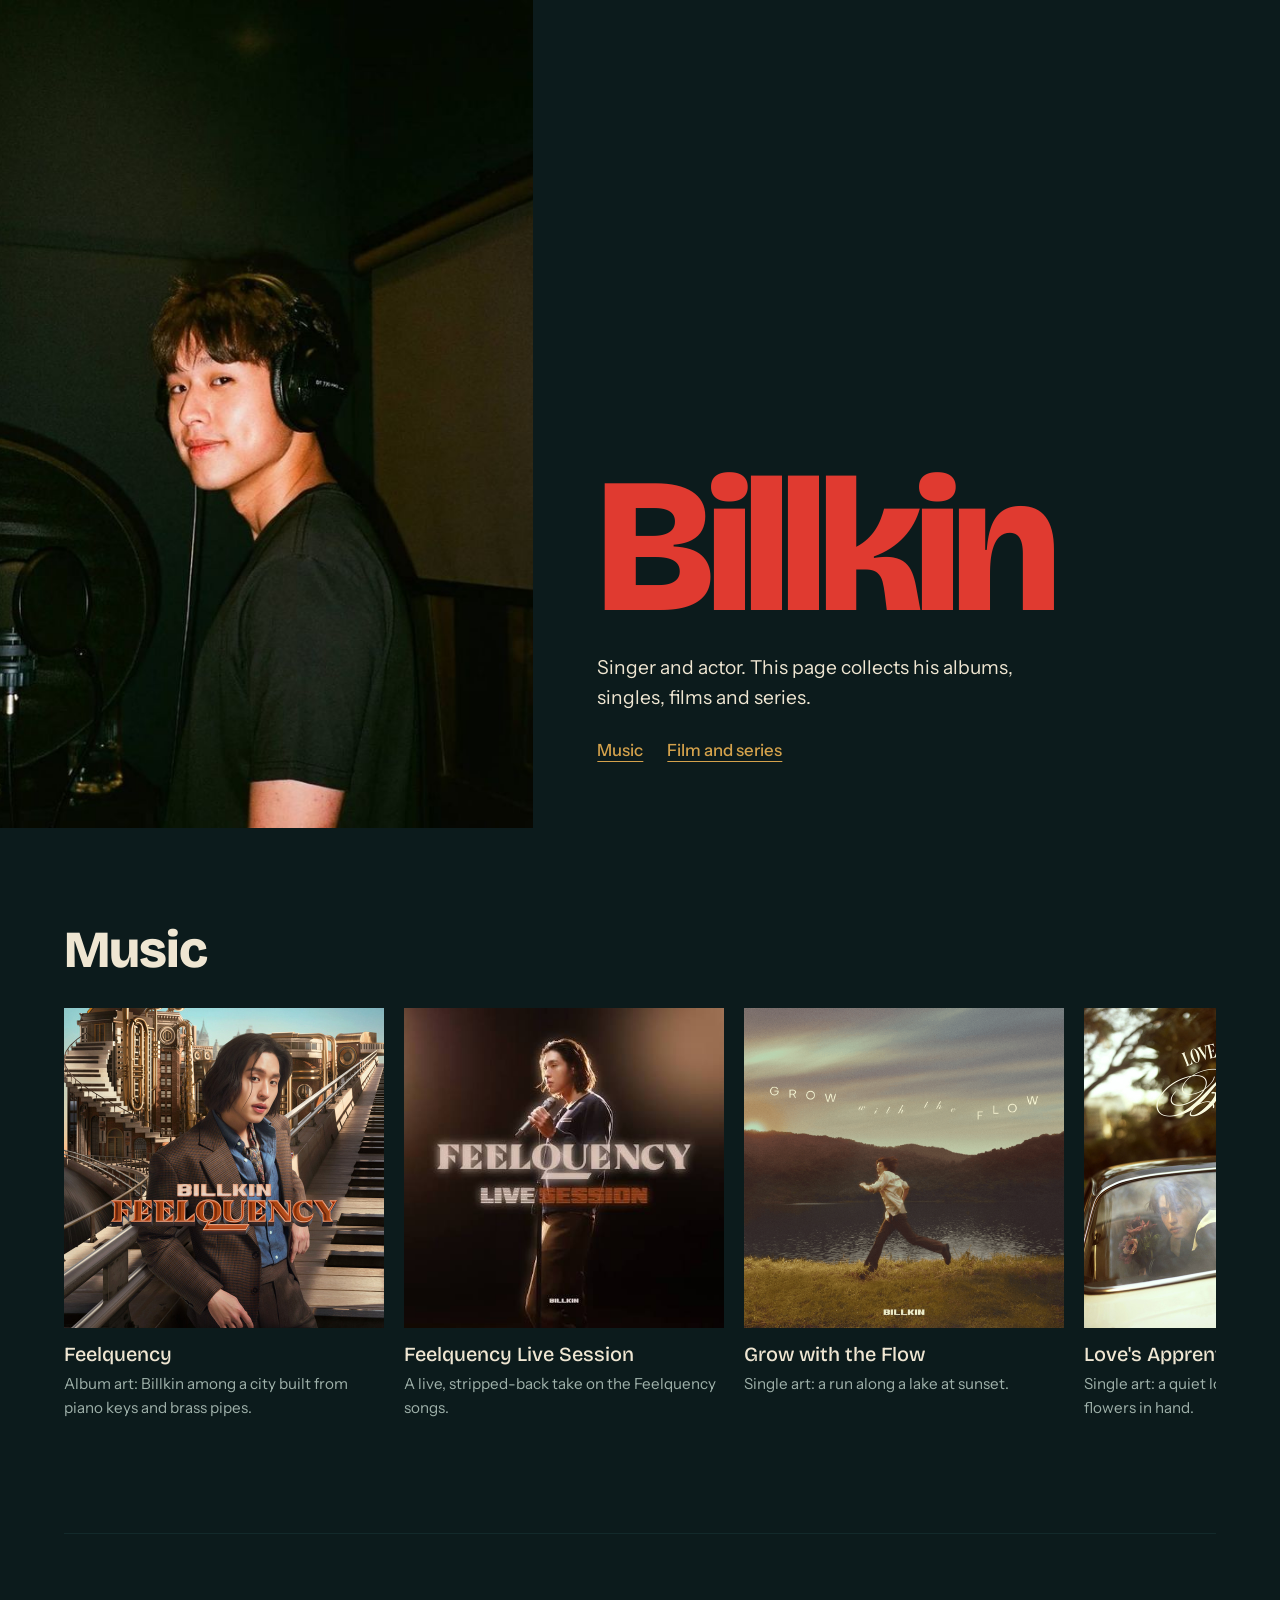
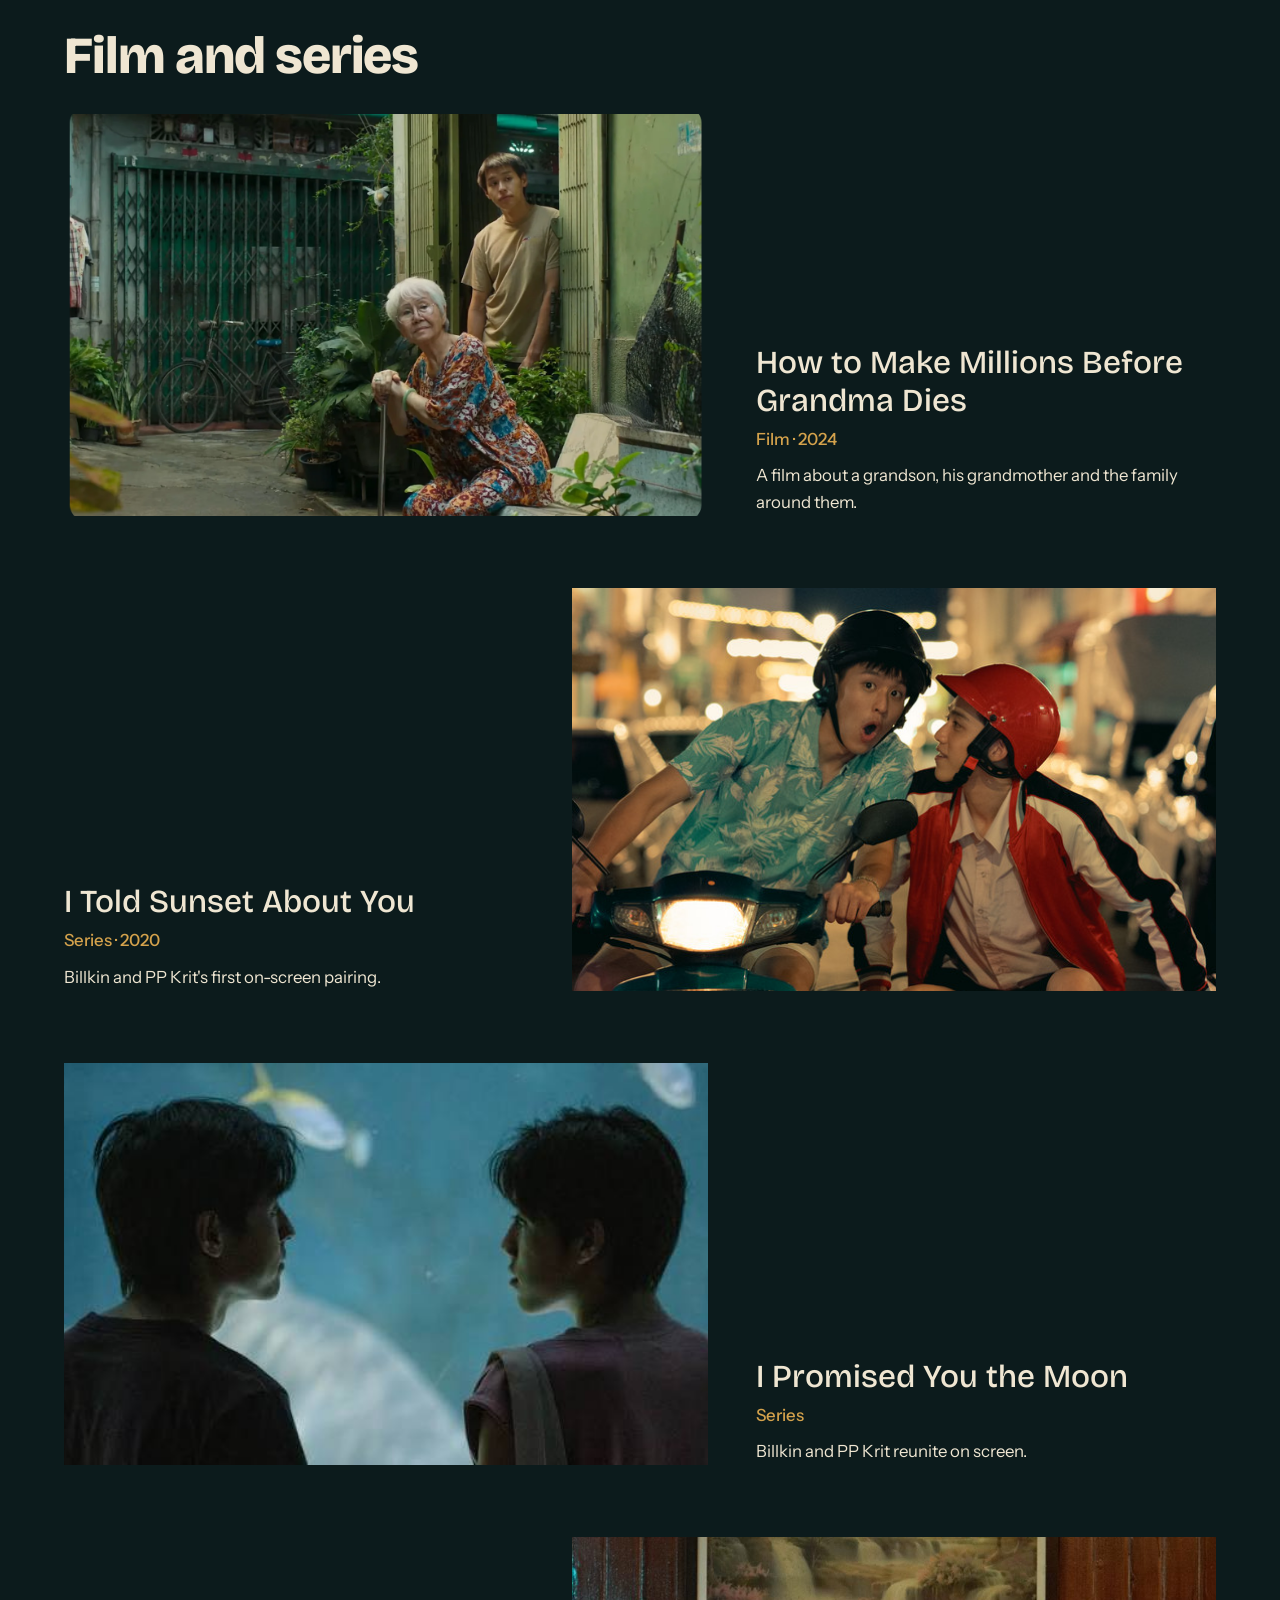
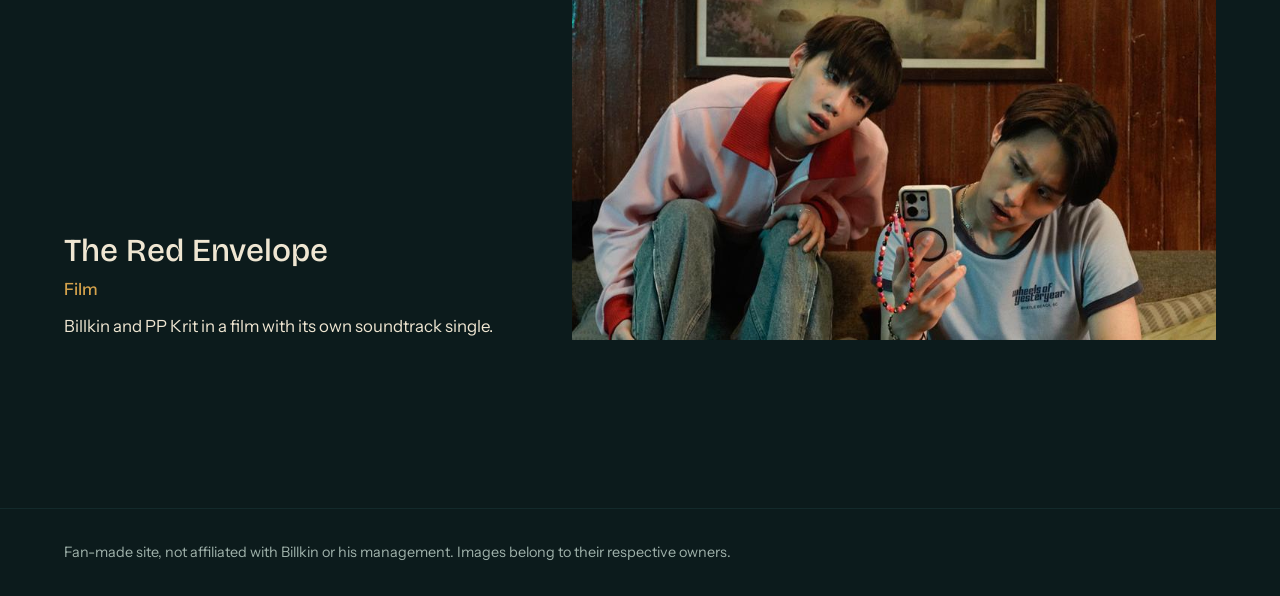
==== billkin-site/docs/index.html @ 448494d9 "Add Billkin fan site" ====
<!doctype html>
<html lang="en">
<head>
<meta charset="utf-8">
<meta name="viewport" content="width=device-width, initial-scale=1">
<title>Billkin: music and screen work</title>
<meta name="description" content="A fan-made guide to Billkin's albums, singles, films and series.">
<link rel="preconnect" href="https://fonts.googleapis.com">
<link rel="preconnect" href="https://fonts.gstatic.com" crossorigin>
<link href="https://fonts.googleapis.com/css2?family=Bricolage+Grotesque:opsz,wght@12..96,500;12..96,800&family=Instrument+Sans:wght@400;500&display=swap" rel="stylesheet">
<link rel="stylesheet" href="style.css">
</head>
<body>
<header class="hero">
  <img src="img/studio.jpg" alt="Billkin wearing headphones in a recording studio">
  <div class="hero-text">
    <h1>Billkin</h1>
    <p>Singer and actor. This page collects his albums, singles, films and series.</p>
    <nav><a href="#music">Music</a><a href="#screen">Film and series</a></nav>
  </div>
</header>
<main>
  <section id="music">
    <h2>Music</h2>
    <div class="records">
<figure class="rec"><img src="img/feelquency.jpeg" alt="Feelquency cover art" loading="lazy"><figcaption><h3>Feelquency</h3><p>Album art: Billkin among a city built from piano keys and brass pipes.</p></figcaption></figure>
<figure class="rec"><img src="img/feelquency-live.jpeg" alt="Feelquency Live Session cover art" loading="lazy"><figcaption><h3>Feelquency Live Session</h3><p>A live, stripped-back take on the Feelquency songs.</p></figcaption></figure>
<figure class="rec"><img src="img/grow-with-the-flow.jpeg" alt="Grow with the Flow cover art" loading="lazy"><figcaption><h3>Grow with the Flow</h3><p>Single art: a run along a lake at sunset.</p></figcaption></figure>
<figure class="rec"><img src="img/loves-apprentice.jpeg" alt="Love&#x27;s Apprentice cover art" loading="lazy"><figcaption><h3>Love&#x27;s Apprentice</h3><p>Single art: a quiet look through a car window, flowers in hand.</p></figcaption></figure>
<figure class="rec"><img src="img/red-envelope-ost.jpeg" alt="The Red Envelope (OST) cover art" loading="lazy"><figcaption><h3>The Red Envelope (OST)</h3><p>Soundtrack single with PP Krit for the film The Red Envelope.</p></figcaption></figure>
    </div>
  </section>
  <section id="screen">
    <h2>Film and series</h2>
<article class="work"><img src="img/grandma.png" alt="Still from How to Make Millions Before Grandma Dies" loading="lazy"><div><h3>How to Make Millions Before Grandma Dies</h3><p class='meta'>Film · 2024</p><p>A film about a grandson, his grandmother and the family around them.</p></div></article>
<article class="work"><img src="img/i-told-sunset.jpeg" alt="Still from I Told Sunset About You" loading="lazy"><div><h3>I Told Sunset About You</h3><p class='meta'>Series · 2020</p><p>Billkin and PP Krit&#x27;s first on-screen pairing.</p></div></article>
<article class="work"><img src="img/i-promised-you.jpeg" alt="Still from I Promised You the Moon" loading="lazy"><div><h3>I Promised You the Moon</h3><p class='meta'>Series</p><p>Billkin and PP Krit reunite on screen.</p></div></article>
<article class="work"><img src="img/red-envelope.jpg" alt="Still from The Red Envelope" loading="lazy"><div><h3>The Red Envelope</h3><p class='meta'>Film</p><p>Billkin and PP Krit in a film with its own soundtrack single.</p></div></article>
  </section>
</main>
<footer>
  <p>Fan-made site, not affiliated with Billkin or his management. Images belong to their respective owners.</p>
</footer>
</body>
</html>
---- billkin-site/docs/style.css ----
:root{
  --night:#0c1b1c; --deep:#132a2b; --brass:#d4a24c; --red:#e03a30; --paper:#efe6d2; --mute:#9fb1aa;
  --display:"Bricolage Grotesque","Helvetica Neue",Arial,sans-serif;
  --body:"Instrument Sans","Helvetica Neue",Arial,sans-serif;
}
*{box-sizing:border-box}
html{scroll-behavior:smooth}
body{margin:0;background:var(--night);color:var(--paper);font:400 1.05rem/1.6 var(--body)}
img{display:block;max-width:100%}
a{color:inherit}
a:focus-visible{outline:3px solid var(--brass);outline-offset:3px}

.hero{display:grid;grid-template-columns:minmax(260px,5fr) 7fr;min-height:92vh}
.hero img{width:100%;height:100%;object-fit:cover;object-position:60% 30%}
.hero-text{align-self:end;padding:clamp(1.5rem,5vw,4rem)}
h1{font:800 clamp(4.5rem,15vw,12rem)/.85 var(--display);margin:0 0 1.5rem;letter-spacing:-.04em;color:var(--red)}
.hero-text p{max-width:32ch;font-size:1.2rem;margin:0 0 1.5rem}
nav{display:flex;gap:1.5rem}
nav a{font-weight:500;color:var(--brass);text-underline-offset:.3em}

main{padding:0 clamp(1.25rem,5vw,4rem)}
section{padding:clamp(3rem,8vw,6rem) 0}
h2{font:800 clamp(2rem,5vw,3.25rem)/1 var(--display);margin:0 0 2rem;letter-spacing:-.02em}
h3{font:500 1.25rem/1.2 var(--display);margin:0 0 .35rem}
p{margin:0}

.records{display:flex;gap:1.25rem;overflow-x:auto;padding-bottom:1rem;scroll-snap-type:x mandatory}
.rec{flex:0 0 clamp(220px,28vw,320px);margin:0;scroll-snap-align:start}
.rec img{width:100%;aspect-ratio:1;object-fit:cover;margin-bottom:.9rem}
.rec p{color:var(--mute);font-size:.95rem}

#screen{border-top:1px solid var(--deep)}
.work{display:grid;grid-template-columns:7fr 5fr;gap:clamp(1.25rem,4vw,3rem);align-items:end;margin-bottom:clamp(2.5rem,6vw,4.5rem)}
.work:nth-of-type(even){grid-template-columns:5fr 7fr}
.work:nth-of-type(even) img{order:2}
.work img{width:100%;aspect-ratio:16/10;object-fit:cover}
.work h3{font-size:clamp(1.4rem,3vw,2rem)}
.meta{color:var(--brass);font-weight:500;margin-bottom:.6rem}

footer{padding:2rem clamp(1.25rem,5vw,4rem);border-top:1px solid var(--deep);color:var(--mute);font-size:.9rem}

@media (max-width:760px){
  .hero{grid-template-columns:1fr;min-height:0}
  .hero img{height:60vh}
  .work,.work:nth-of-type(even){grid-template-columns:1fr}
  .work:nth-of-type(even) img{order:0}
}
@media (prefers-reduced-motion:reduce){html{scroll-behavior:auto}}
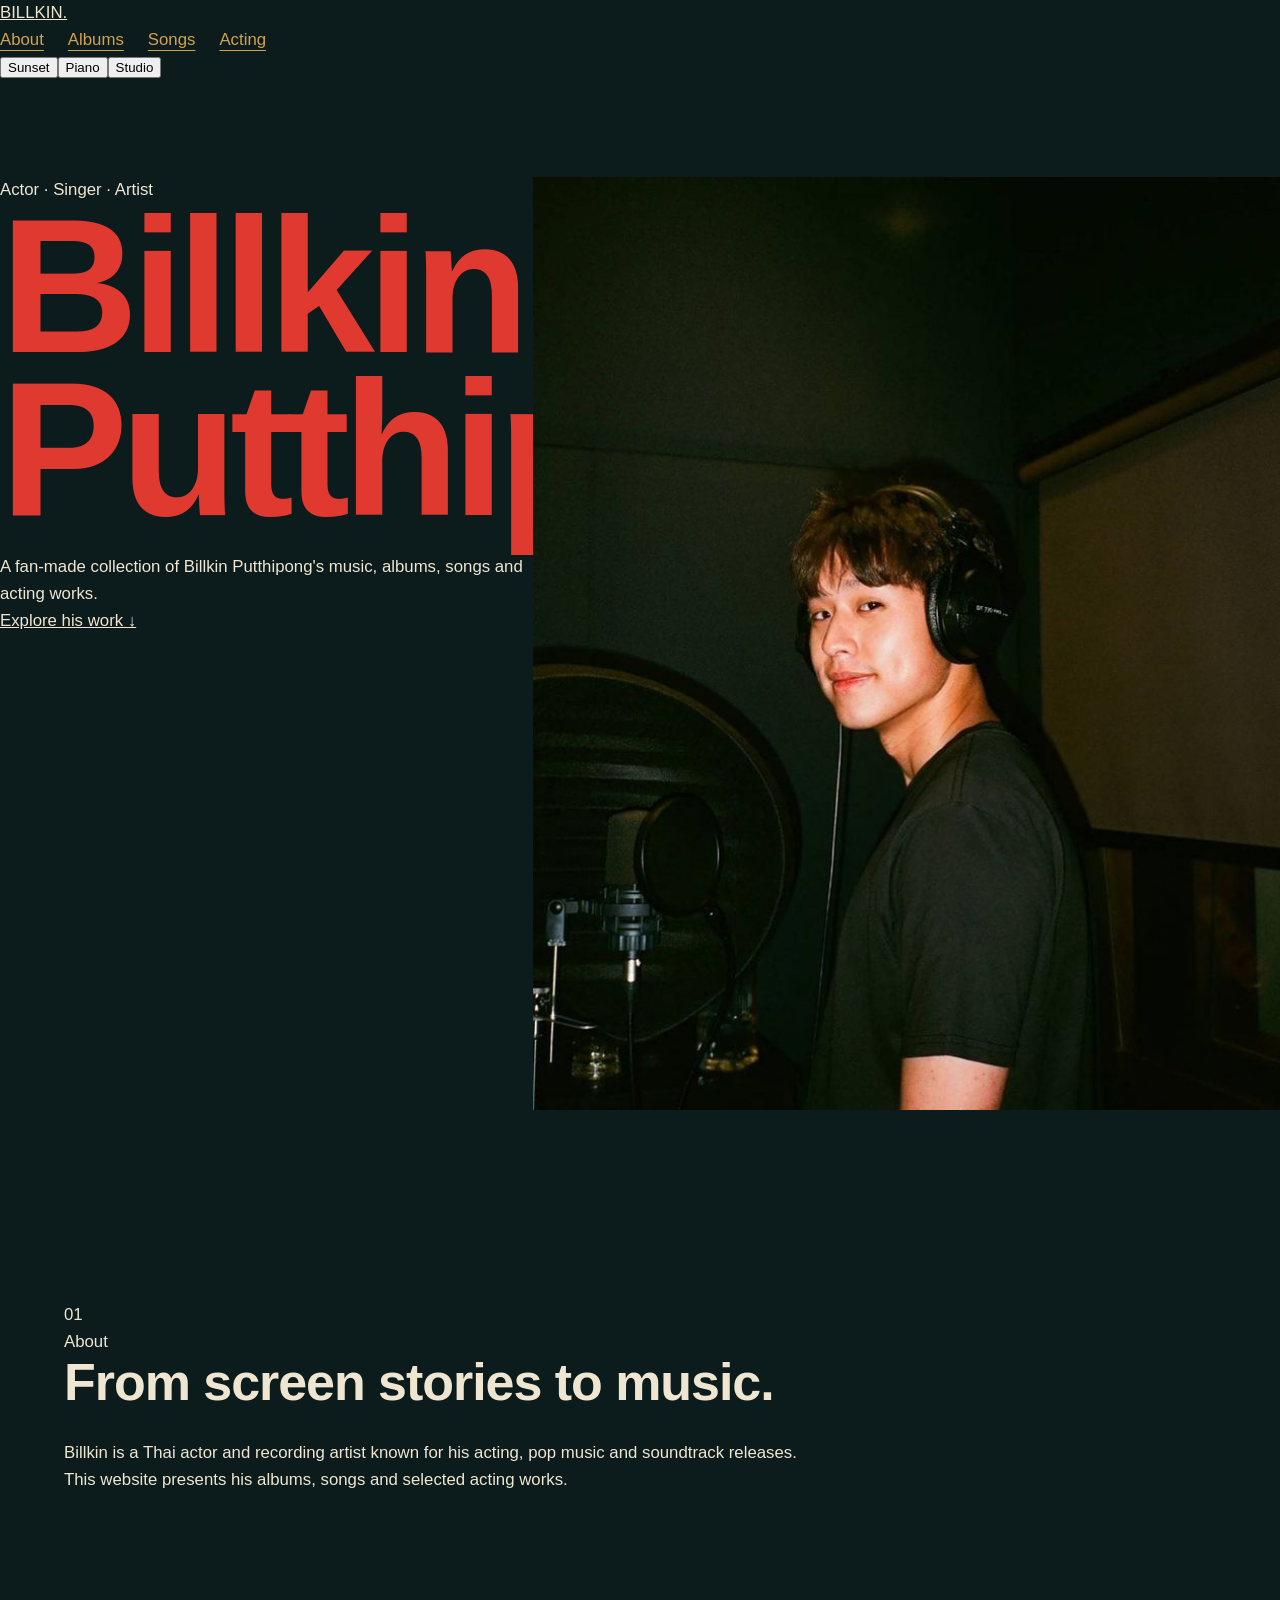
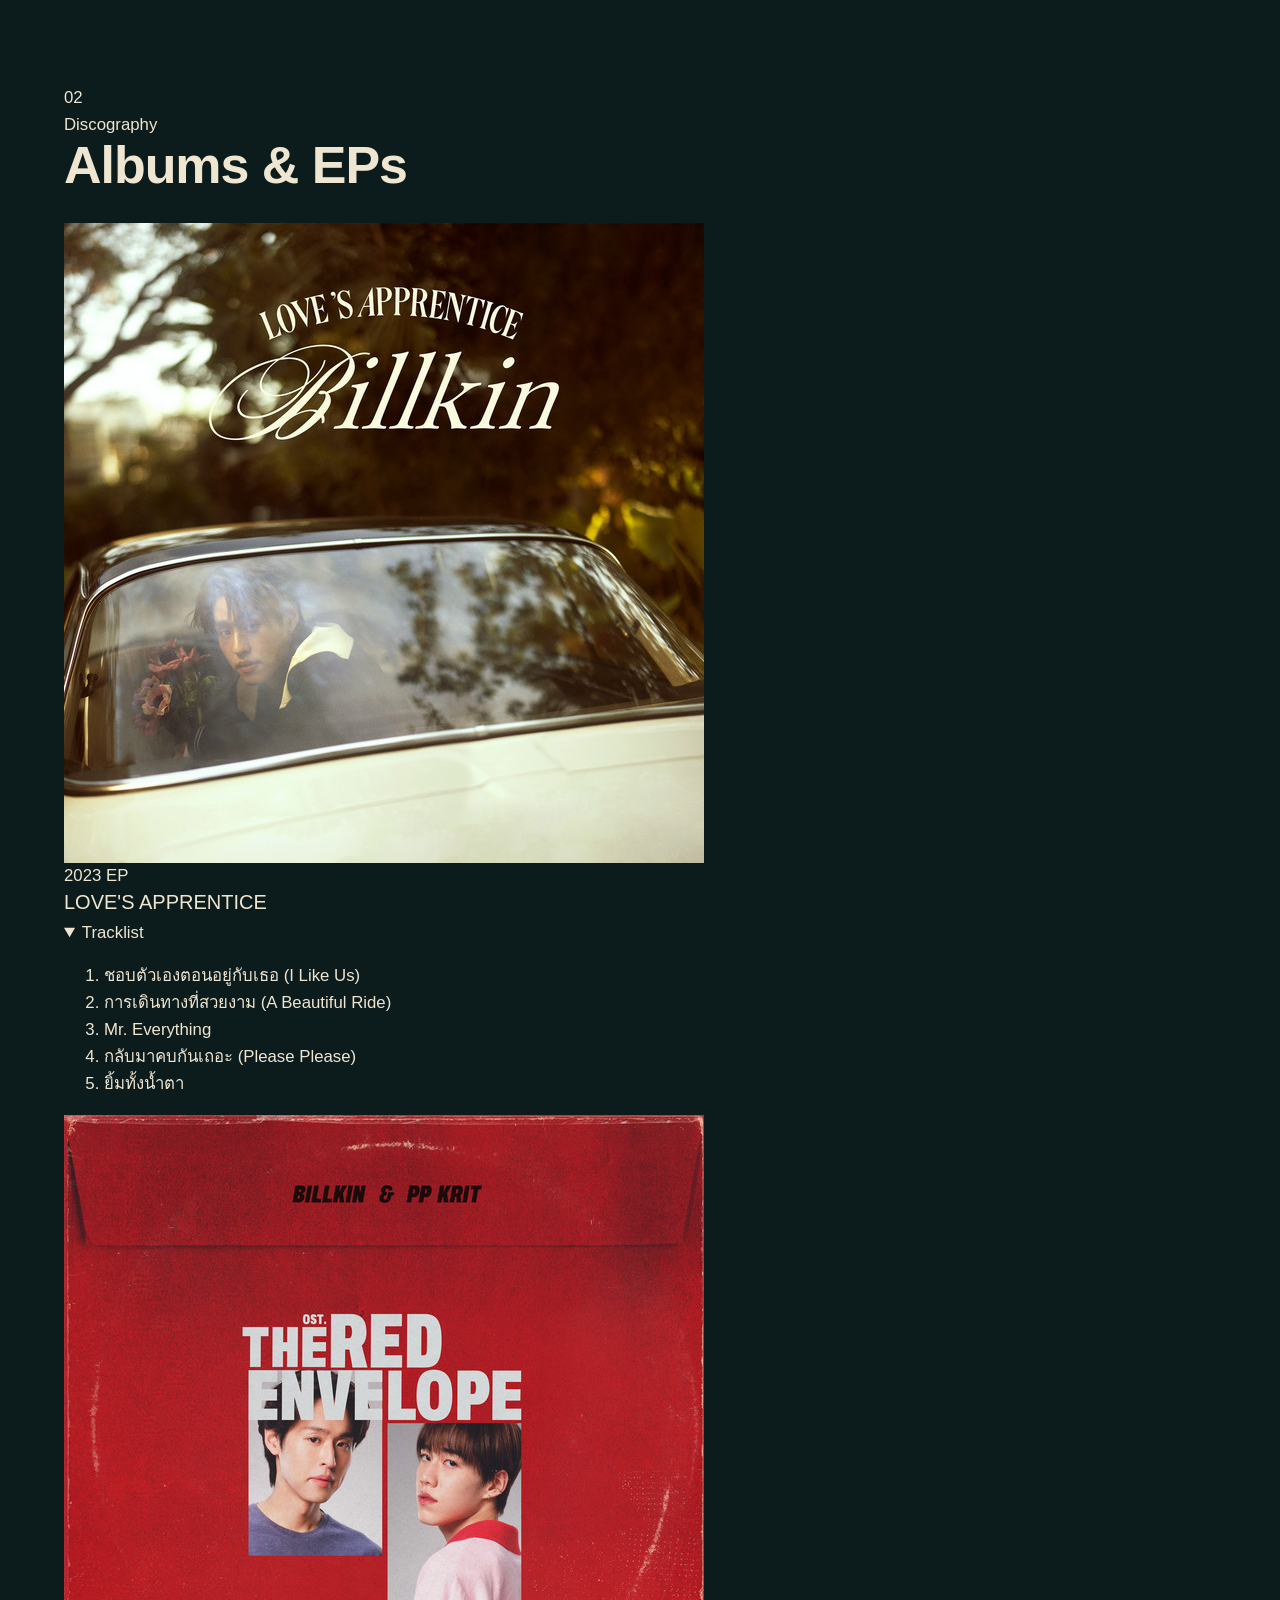
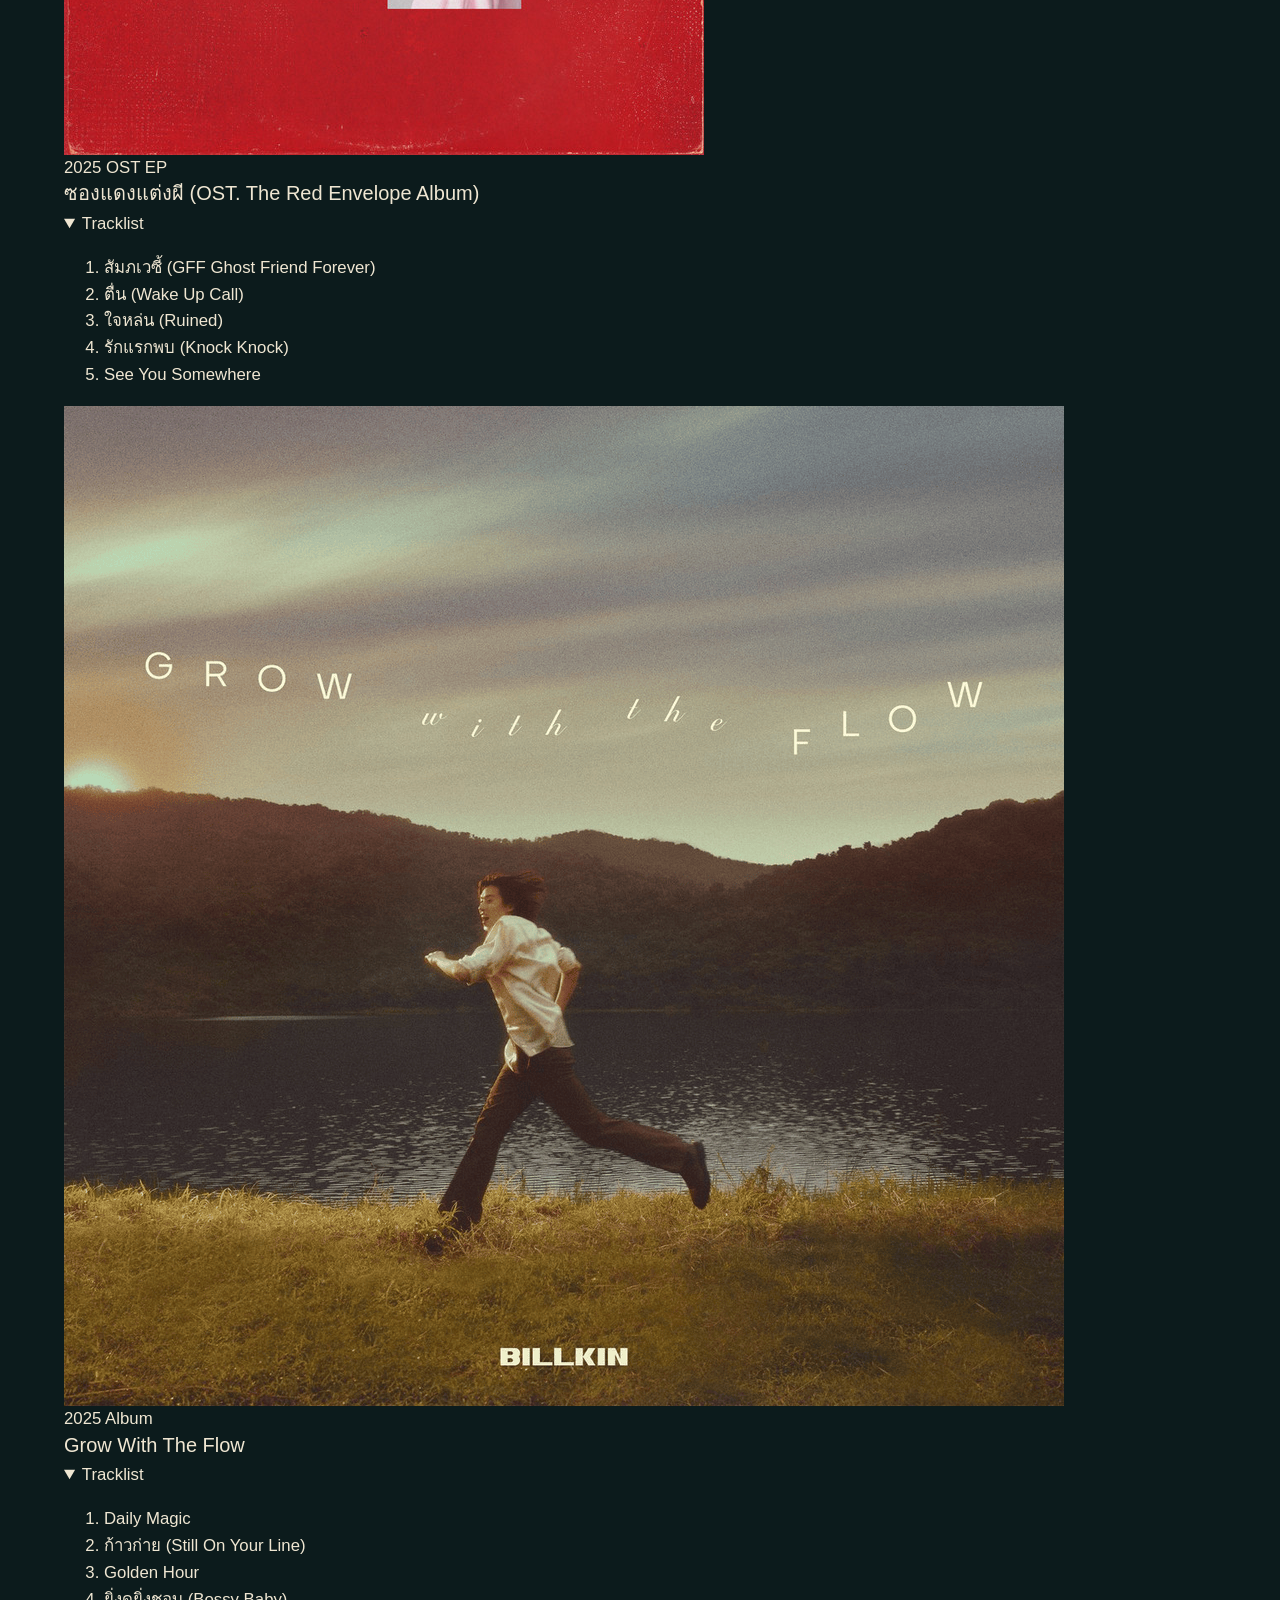
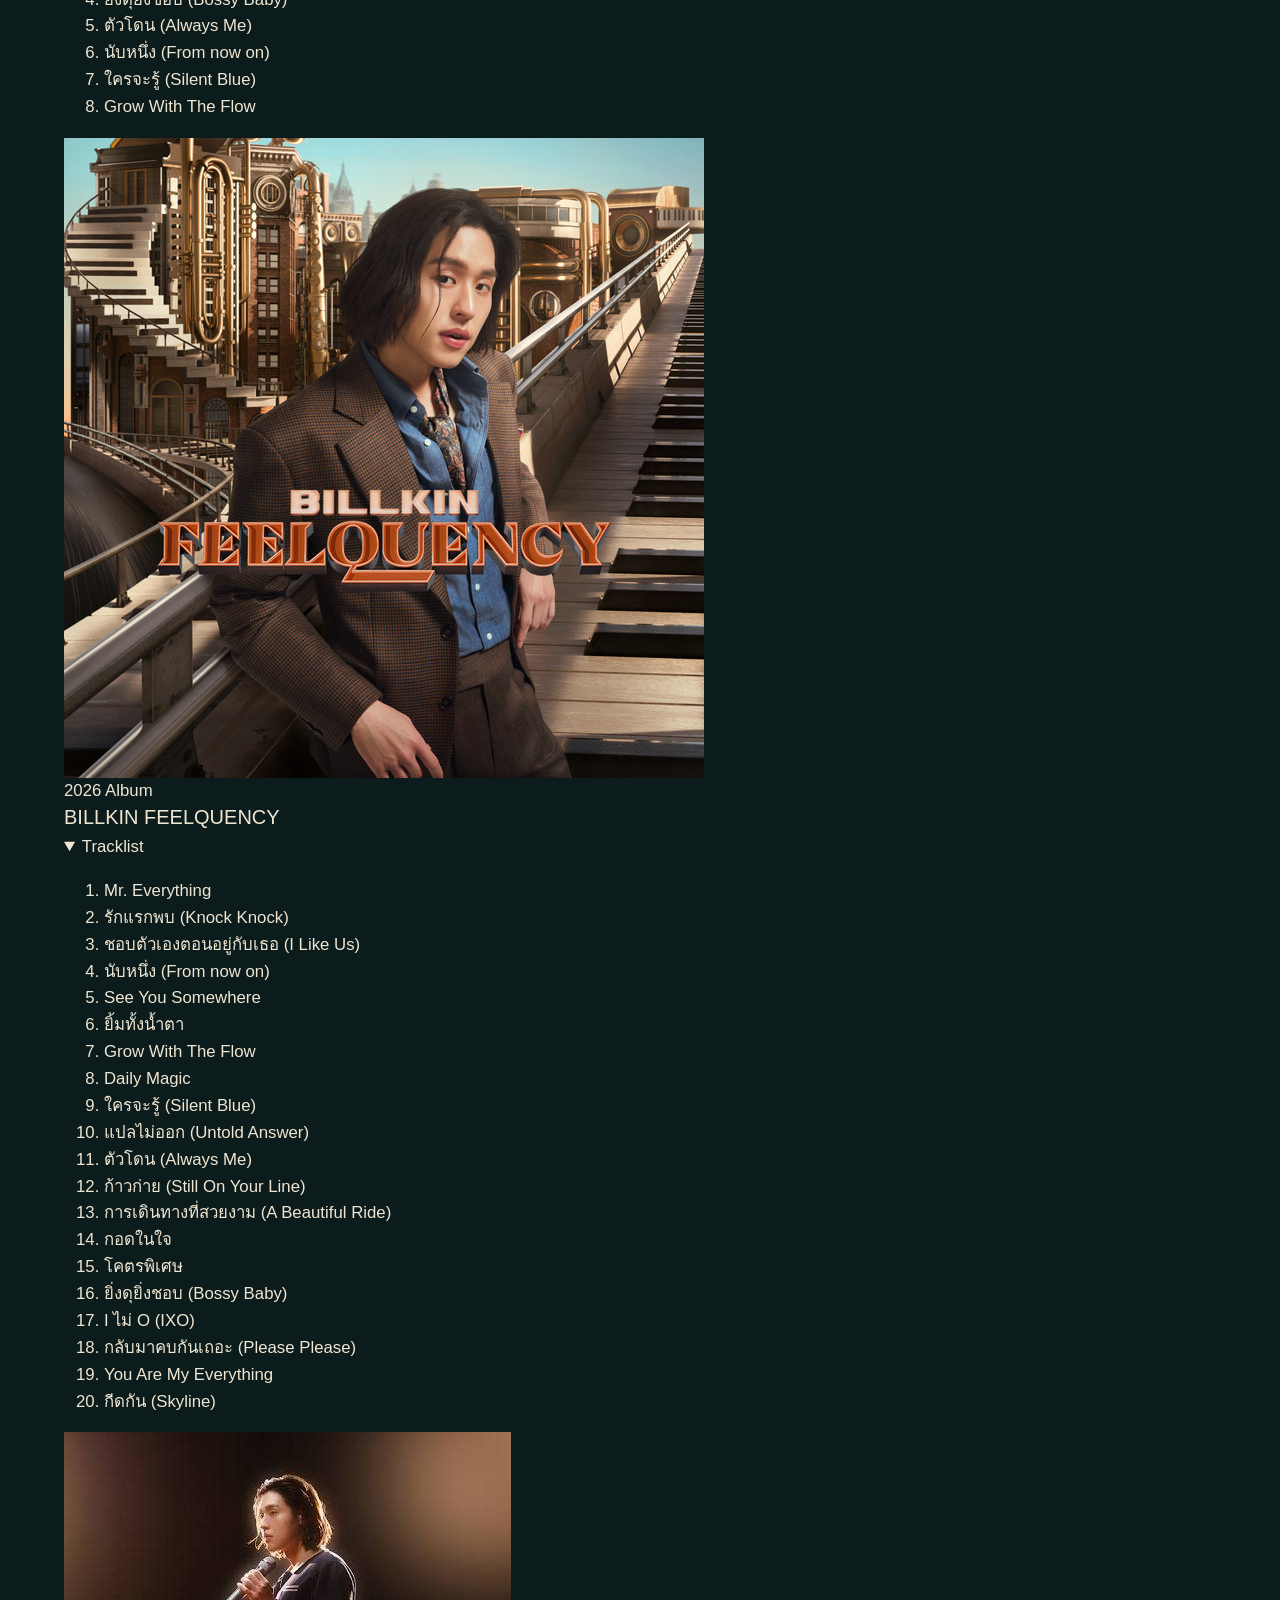
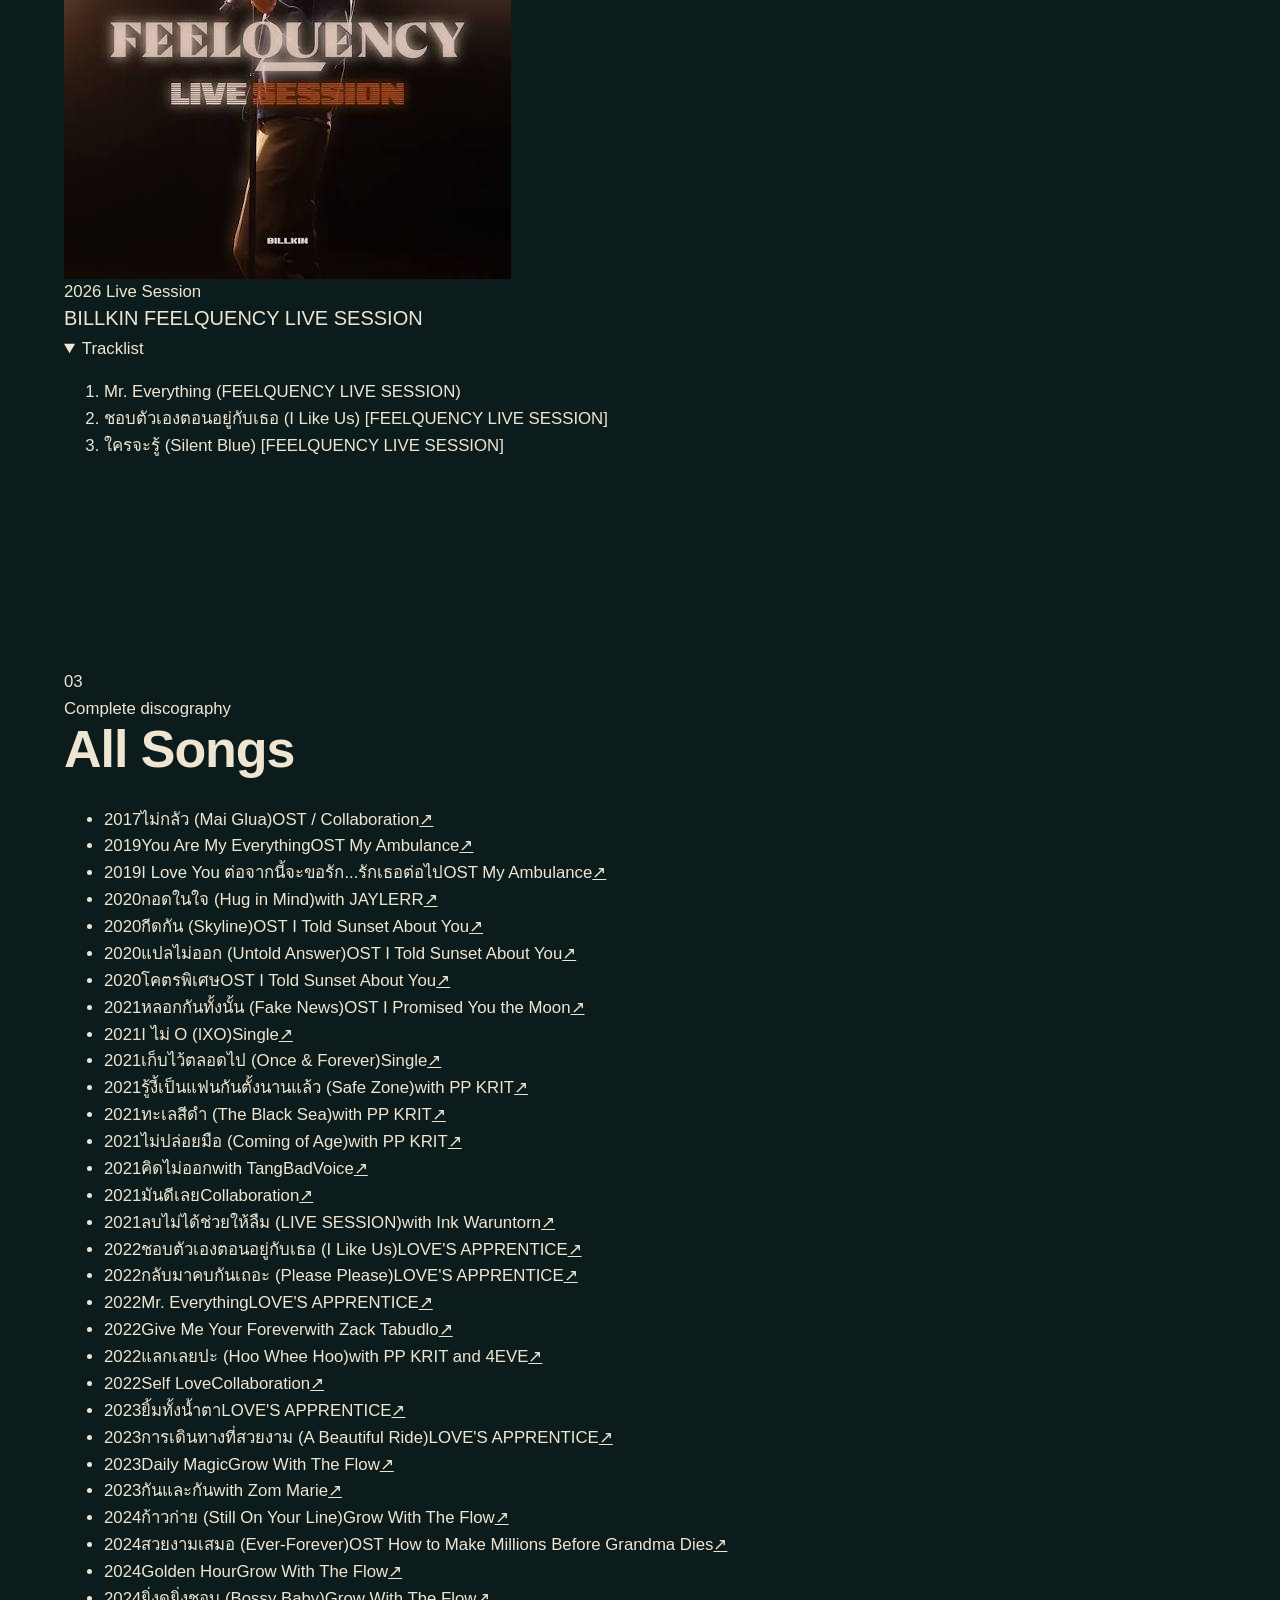
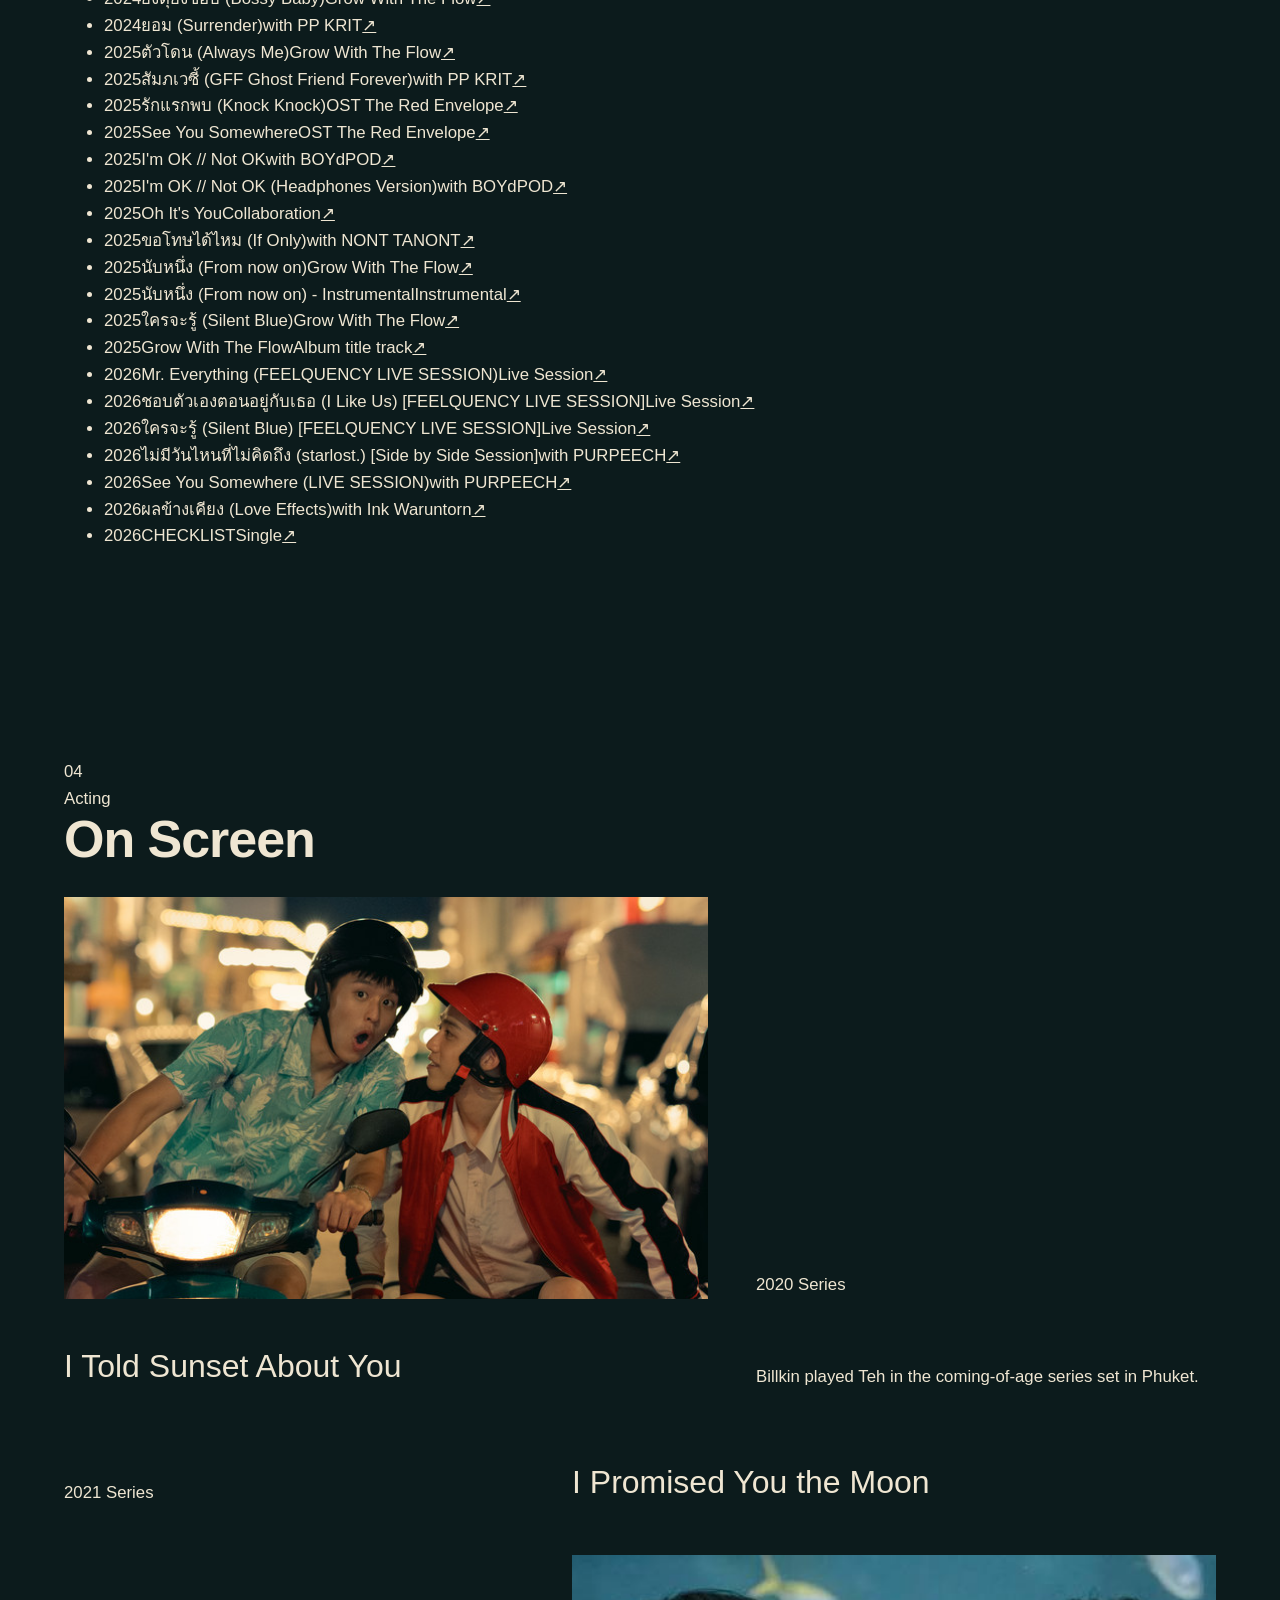
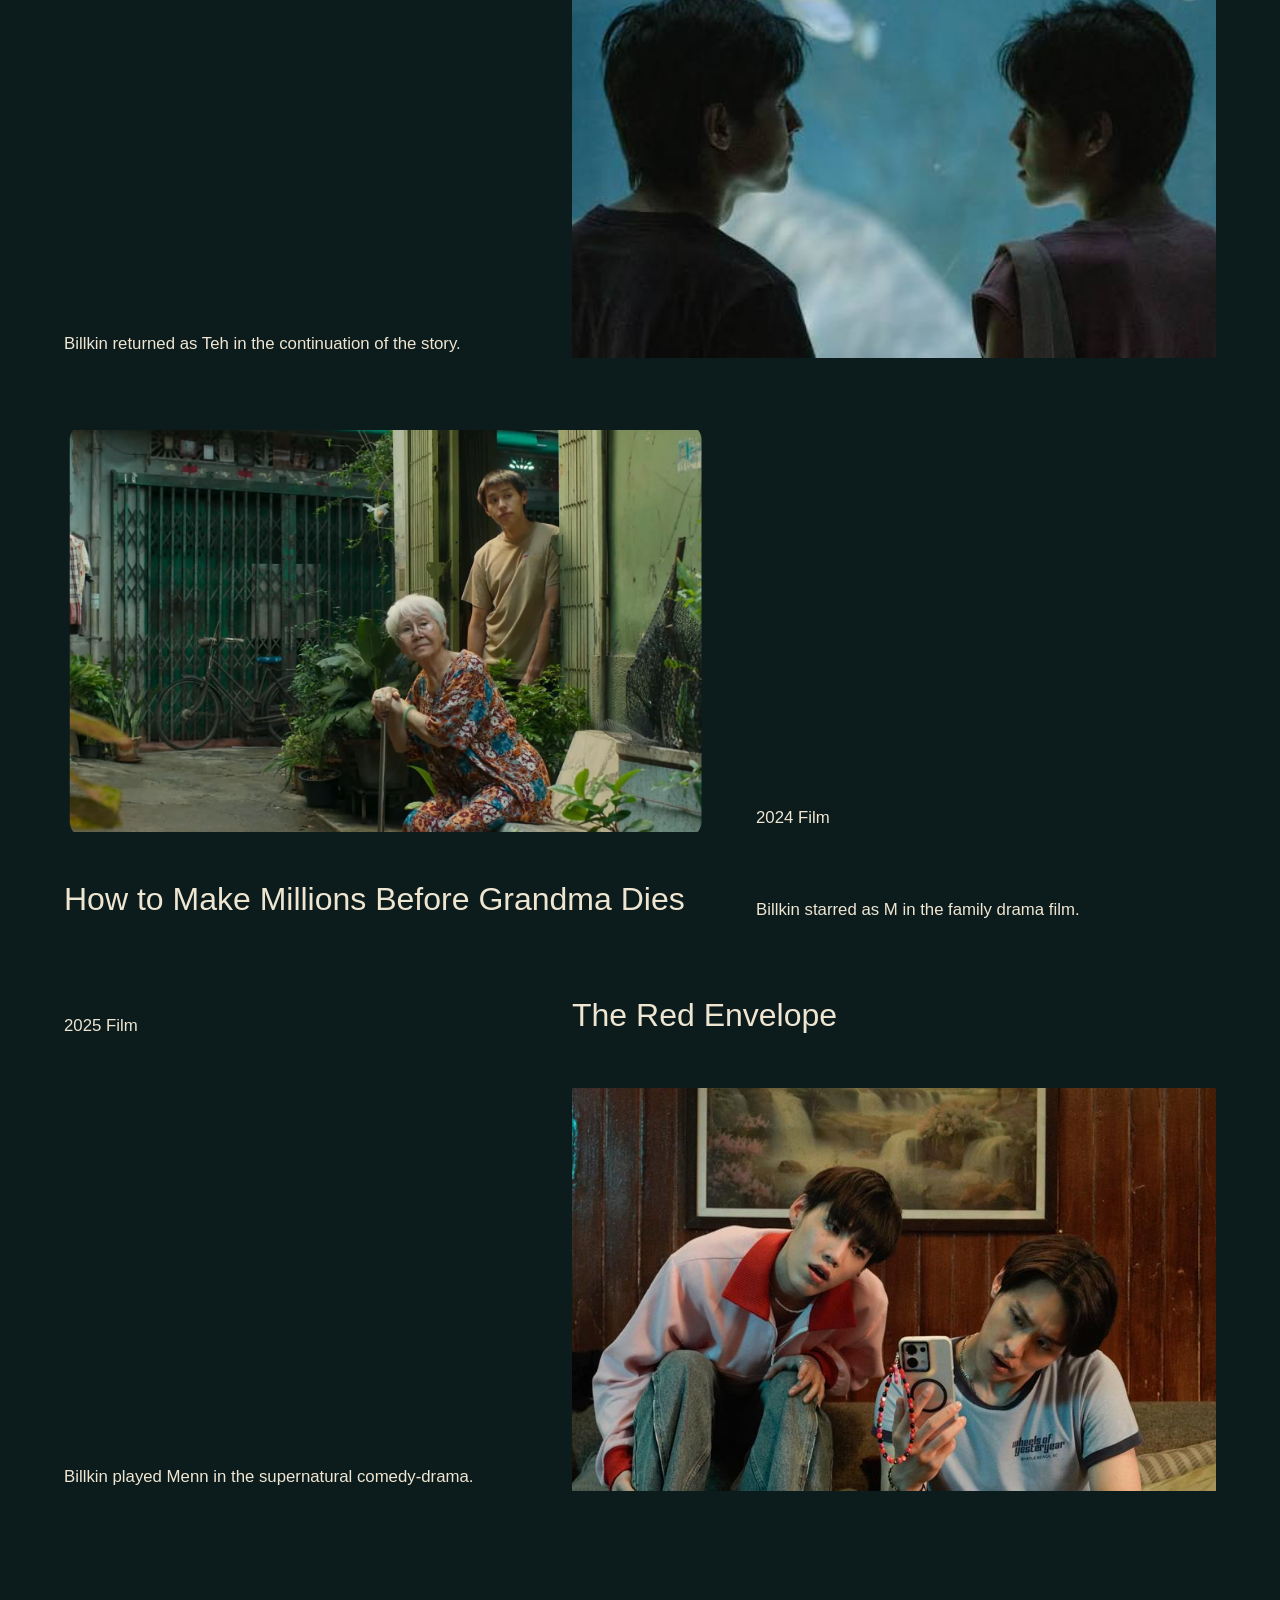
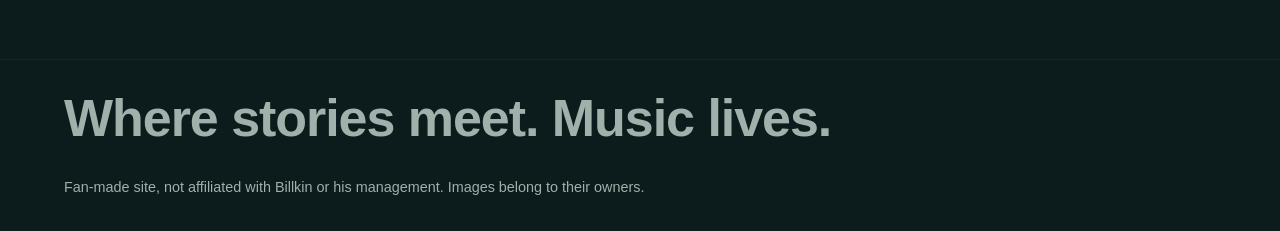
==== commit 437aa5a8: "Add Billkin site with new theme" ====
--- a/billkin-site/docs/index.html
+++ b/billkin-site/docs/index.html
@@ -1,45 +1,117 @@
 <!doctype html>
-<html lang="en">
+<html lang="en" data-theme="sunset">
 <head>
 <meta charset="utf-8">
 <meta name="viewport" content="width=device-width, initial-scale=1">
-<title>Billkin: music and screen work</title>
-<meta name="description" content="A fan-made guide to Billkin's albums, singles, films and series.">
-<link rel="preconnect" href="https://fonts.googleapis.com">
-<link rel="preconnect" href="https://fonts.gstatic.com" crossorigin>
-<link href="https://fonts.googleapis.com/css2?family=Bricolage+Grotesque:opsz,wght@12..96,500;12..96,800&family=Instrument+Sans:wght@400;500&display=swap" rel="stylesheet">
+<title>Billkin | Works</title>
+<meta name="description" content="Fan-made collection of Billkin's albums, songs and acting works.">
+<link href="https://fonts.googleapis.com/css2?family=Sora:wght@600;800&family=Figtree:wght@400;500&family=Noto+Sans+Thai:wght@400;600&display=swap" rel="stylesheet">
 <link rel="stylesheet" href="style.css">
 </head>
 <body>
-<header class="hero">
-  <img src="img/studio.jpg" alt="Billkin wearing headphones in a recording studio">
-  <div class="hero-text">
-    <h1>Billkin</h1>
-    <p>Singer and actor. This page collects his albums, singles, films and series.</p>
-    <nav><a href="#music">Music</a><a href="#screen">Film and series</a></nav>
+<header class="bar">
+  <a class="logo" href="#home">BILLKIN.</a>
+  <nav><a href="#about">About</a><a href="#albums">Albums</a><a href="#music">Songs</a><a href="#acting">Acting</a></nav>
+  <div class="themes" role="group" aria-label="Theme">
+    <button data-set="sunset">Sunset</button><button data-set="piano">Piano</button><button data-set="studio">Studio</button>
   </div>
 </header>
+<section id="home" class="hero">
+  <div>
+    <p class="tag">Actor · Singer · Artist</p>
+    <h1>Billkin <span>Putthipong</span></h1>
+    <p class="lead">A fan-made collection of Billkin Putthipong's music, albums, songs and acting works.</p>
+    <a class="btn" href="#albums">Explore his work ↓</a>
+  </div>
+  <img src="img/studio.jpg" alt="Billkin Putthipong in a recording studio">
+</section>
 <main>
-  <section id="music">
-    <h2>Music</h2>
-    <div class="records">
-<figure class="rec"><img src="img/feelquency.jpeg" alt="Feelquency cover art" loading="lazy"><figcaption><h3>Feelquency</h3><p>Album art: Billkin among a city built from piano keys and brass pipes.</p></figcaption></figure>
-<figure class="rec"><img src="img/feelquency-live.jpeg" alt="Feelquency Live Session cover art" loading="lazy"><figcaption><h3>Feelquency Live Session</h3><p>A live, stripped-back take on the Feelquency songs.</p></figcaption></figure>
-<figure class="rec"><img src="img/grow-with-the-flow.jpeg" alt="Grow with the Flow cover art" loading="lazy"><figcaption><h3>Grow with the Flow</h3><p>Single art: a run along a lake at sunset.</p></figcaption></figure>
-<figure class="rec"><img src="img/loves-apprentice.jpeg" alt="Love&#x27;s Apprentice cover art" loading="lazy"><figcaption><h3>Love&#x27;s Apprentice</h3><p>Single art: a quiet look through a car window, flowers in hand.</p></figcaption></figure>
-<figure class="rec"><img src="img/red-envelope-ost.jpeg" alt="The Red Envelope (OST) cover art" loading="lazy"><figcaption><h3>The Red Envelope (OST)</h3><p>Soundtrack single with PP Krit for the film The Red Envelope.</p></figcaption></figure>
-    </div>
-  </section>
-  <section id="screen">
-    <h2>Film and series</h2>
-<article class="work"><img src="img/grandma.png" alt="Still from How to Make Millions Before Grandma Dies" loading="lazy"><div><h3>How to Make Millions Before Grandma Dies</h3><p class='meta'>Film · 2024</p><p>A film about a grandson, his grandmother and the family around them.</p></div></article>
-<article class="work"><img src="img/i-told-sunset.jpeg" alt="Still from I Told Sunset About You" loading="lazy"><div><h3>I Told Sunset About You</h3><p class='meta'>Series · 2020</p><p>Billkin and PP Krit&#x27;s first on-screen pairing.</p></div></article>
-<article class="work"><img src="img/i-promised-you.jpeg" alt="Still from I Promised You the Moon" loading="lazy"><div><h3>I Promised You the Moon</h3><p class='meta'>Series</p><p>Billkin and PP Krit reunite on screen.</p></div></article>
-<article class="work"><img src="img/red-envelope.jpg" alt="Still from The Red Envelope" loading="lazy"><div><h3>The Red Envelope</h3><p class='meta'>Film</p><p>Billkin and PP Krit in a film with its own soundtrack single.</p></div></article>
-  </section>
+<section id="about" class="about">
+  <p class="num">01</p>
+  <div><p class="tag">About</p><h2>From screen stories to music.</h2></div>
+  <div class="copy"><p>Billkin is a Thai actor and recording artist known for his acting, pop music and soundtrack releases.</p>
+  <p>This website presents his albums, songs and selected acting works.</p></div>
+</section>
+<section id="albums"><p class="num">02</p><p class="tag">Discography</p><h2>Albums &amp; EPs</h2>
+<article class="album"><img src="img/loves-apprentice.jpeg" alt="LOVE&#x27;S APPRENTICE cover" loading="lazy"><div><p class="tag">2023 EP</p><h3>LOVE&#x27;S APPRENTICE</h3><details open><summary>Tracklist</summary><ol><li>ชอบตัวเองตอนอยู่กับเธอ (I Like Us)</li><li>การเดินทางที่สวยงาม (A Beautiful Ride)</li><li>Mr. Everything</li><li>กลับมาคบกันเถอะ (Please Please)</li><li>ยิ้มทั้งน้ำตา</li></ol></details></div></article>
+<article class="album"><img src="img/red-envelope-ost.jpeg" alt="ซองแดงแต่งผี (OST. The Red Envelope Album) cover" loading="lazy"><div><p class="tag">2025 OST EP</p><h3>ซองแดงแต่งผี (OST. The Red Envelope Album)</h3><details open><summary>Tracklist</summary><ol><li>สัมภเวซี้ (GFF Ghost Friend Forever)</li><li>ตื่น (Wake Up Call)</li><li>ใจหล่น (Ruined)</li><li>รักแรกพบ (Knock Knock)</li><li>See You Somewhere</li></ol></details></div></article>
+<article class="album"><img src="img/grow-with-the-flow.jpeg" alt="Grow With The Flow cover" loading="lazy"><div><p class="tag">2025 Album</p><h3>Grow With The Flow</h3><details open><summary>Tracklist</summary><ol><li>Daily Magic</li><li>ก้าวก่าย (Still On Your Line)</li><li>Golden Hour</li><li>ยิ่งดุยิ่งชอบ (Bossy Baby)</li><li>ตัวโดน (Always Me)</li><li>นับหนึ่ง (From now on)</li><li>ใครจะรู้ (Silent Blue)</li><li>Grow With The Flow</li></ol></details></div></article>
+<article class="album"><img src="img/feelquency.jpeg" alt="BILLKIN FEELQUENCY cover" loading="lazy"><div><p class="tag">2026 Album</p><h3>BILLKIN FEELQUENCY</h3><details open><summary>Tracklist</summary><ol><li>Mr. Everything</li><li>รักแรกพบ (Knock Knock)</li><li>ชอบตัวเองตอนอยู่กับเธอ (I Like Us)</li><li>นับหนึ่ง (From now on)</li><li>See You Somewhere</li><li>ยิ้มทั้งน้ำตา</li><li>Grow With The Flow</li><li>Daily Magic</li><li>ใครจะรู้ (Silent Blue)</li><li>แปลไม่ออก (Untold Answer)</li><li>ตัวโดน (Always Me)</li><li>ก้าวก่าย (Still On Your Line)</li><li>การเดินทางที่สวยงาม (A Beautiful Ride)</li><li>กอดในใจ</li><li>โคตรพิเศษ</li><li>ยิ่งดุยิ่งชอบ (Bossy Baby)</li><li>I ไม่ O (IXO)</li><li>กลับมาคบกันเถอะ (Please Please)</li><li>You Are My Everything</li><li>กีดกัน (Skyline)</li></ol></details></div></article>
+<article class="album"><img src="img/feelquency-live.jpeg" alt="BILLKIN FEELQUENCY LIVE SESSION cover" loading="lazy"><div><p class="tag">2026 Live Session</p><h3>BILLKIN FEELQUENCY LIVE SESSION</h3><details open><summary>Tracklist</summary><ol><li>Mr. Everything (FEELQUENCY LIVE SESSION)</li><li>ชอบตัวเองตอนอยู่กับเธอ (I Like Us) [FEELQUENCY LIVE SESSION]</li><li>ใครจะรู้ (Silent Blue) [FEELQUENCY LIVE SESSION]</li></ol></details></div></article>
+</section>
+<section id="music"><p class="num">03</p><p class="tag">Complete discography</p><h2>All Songs</h2>
+<ul class="songs">
+<li><span class="yr">2017</span><span class="st">ไม่กลัว (Mai Glua)</span><span class="sn">OST / Collaboration</span><a href="https://open.spotify.com/search/Billkin%20%E0%B9%84%E0%B8%A1%E0%B9%88%E0%B8%81%E0%B8%A5%E0%B8%B1%E0%B8%A7%20%28Mai%20Glua%29" target="_blank" rel="noopener" aria-label="Search ไม่กลัว (Mai Glua) on Spotify">↗</a></li>
+<li><span class="yr">2019</span><span class="st">You Are My Everything</span><span class="sn">OST My Ambulance</span><a href="https://open.spotify.com/search/Billkin%20You%20Are%20My%20Everything" target="_blank" rel="noopener" aria-label="Search You Are My Everything on Spotify">↗</a></li>
+<li><span class="yr">2019</span><span class="st">I Love You ต่อจากนี้จะขอรัก...รักเธอต่อไป</span><span class="sn">OST My Ambulance</span><a href="https://open.spotify.com/search/Billkin%20I%20Love%20You%20%E0%B8%95%E0%B9%88%E0%B8%AD%E0%B8%88%E0%B8%B2%E0%B8%81%E0%B8%99%E0%B8%B5%E0%B9%89%E0%B8%88%E0%B8%B0%E0%B8%82%E0%B8%AD%E0%B8%A3%E0%B8%B1%E0%B8%81...%E0%B8%A3%E0%B8%B1%E0%B8%81%E0%B9%80%E0%B8%98%E0%B8%AD%E0%B8%95%E0%B9%88%E0%B8%AD%E0%B9%84%E0%B8%9B" target="_blank" rel="noopener" aria-label="Search I Love You ต่อจากนี้จะขอรัก...รักเธอต่อไป on Spotify">↗</a></li>
+<li><span class="yr">2020</span><span class="st">กอดในใจ (Hug in Mind)</span><span class="sn">with JAYLERR</span><a href="https://open.spotify.com/search/Billkin%20%E0%B8%81%E0%B8%AD%E0%B8%94%E0%B9%83%E0%B8%99%E0%B9%83%E0%B8%88%20%28Hug%20in%20Mind%29" target="_blank" rel="noopener" aria-label="Search กอดในใจ (Hug in Mind) on Spotify">↗</a></li>
+<li><span class="yr">2020</span><span class="st">กีดกัน (Skyline)</span><span class="sn">OST I Told Sunset About You</span><a href="https://open.spotify.com/search/Billkin%20%E0%B8%81%E0%B8%B5%E0%B8%94%E0%B8%81%E0%B8%B1%E0%B8%99%20%28Skyline%29" target="_blank" rel="noopener" aria-label="Search กีดกัน (Skyline) on Spotify">↗</a></li>
+<li><span class="yr">2020</span><span class="st">แปลไม่ออก (Untold Answer)</span><span class="sn">OST I Told Sunset About You</span><a href="https://open.spotify.com/search/Billkin%20%E0%B9%81%E0%B8%9B%E0%B8%A5%E0%B9%84%E0%B8%A1%E0%B9%88%E0%B8%AD%E0%B8%AD%E0%B8%81%20%28Untold%20Answer%29" target="_blank" rel="noopener" aria-label="Search แปลไม่ออก (Untold Answer) on Spotify">↗</a></li>
+<li><span class="yr">2020</span><span class="st">โคตรพิเศษ</span><span class="sn">OST I Told Sunset About You</span><a href="https://open.spotify.com/search/Billkin%20%E0%B9%82%E0%B8%84%E0%B8%95%E0%B8%A3%E0%B8%9E%E0%B8%B4%E0%B9%80%E0%B8%A8%E0%B8%A9" target="_blank" rel="noopener" aria-label="Search โคตรพิเศษ on Spotify">↗</a></li>
+<li><span class="yr">2021</span><span class="st">หลอกกันทั้งนั้น (Fake News)</span><span class="sn">OST I Promised You the Moon</span><a href="https://open.spotify.com/search/Billkin%20%E0%B8%AB%E0%B8%A5%E0%B8%AD%E0%B8%81%E0%B8%81%E0%B8%B1%E0%B8%99%E0%B8%97%E0%B8%B1%E0%B9%89%E0%B8%87%E0%B8%99%E0%B8%B1%E0%B9%89%E0%B8%99%20%28Fake%20News%29" target="_blank" rel="noopener" aria-label="Search หลอกกันทั้งนั้น (Fake News) on Spotify">↗</a></li>
+<li><span class="yr">2021</span><span class="st">I ไม่ O (IXO)</span><span class="sn">Single</span><a href="https://open.spotify.com/search/Billkin%20I%20%E0%B9%84%E0%B8%A1%E0%B9%88%20O%20%28IXO%29" target="_blank" rel="noopener" aria-label="Search I ไม่ O (IXO) on Spotify">↗</a></li>
+<li><span class="yr">2021</span><span class="st">เก็บไว้ตลอดไป (Once &amp; Forever)</span><span class="sn">Single</span><a href="https://open.spotify.com/search/Billkin%20%E0%B9%80%E0%B8%81%E0%B9%87%E0%B8%9A%E0%B9%84%E0%B8%A7%E0%B9%89%E0%B8%95%E0%B8%A5%E0%B8%AD%E0%B8%94%E0%B9%84%E0%B8%9B%20%28Once%20%26%20Forever%29" target="_blank" rel="noopener" aria-label="Search เก็บไว้ตลอดไป (Once &amp; Forever) on Spotify">↗</a></li>
+<li><span class="yr">2021</span><span class="st">รู้งี้เป็นแฟนกันตั้งนานแล้ว (Safe Zone)</span><span class="sn">with PP KRIT</span><a href="https://open.spotify.com/search/Billkin%20%E0%B8%A3%E0%B8%B9%E0%B9%89%E0%B8%87%E0%B8%B5%E0%B9%89%E0%B9%80%E0%B8%9B%E0%B9%87%E0%B8%99%E0%B9%81%E0%B8%9F%E0%B8%99%E0%B8%81%E0%B8%B1%E0%B8%99%E0%B8%95%E0%B8%B1%E0%B9%89%E0%B8%87%E0%B8%99%E0%B8%B2%E0%B8%99%E0%B9%81%E0%B8%A5%E0%B9%89%E0%B8%A7%20%28Safe%20Zone%29" target="_blank" rel="noopener" aria-label="Search รู้งี้เป็นแฟนกันตั้งนานแล้ว (Safe Zone) on Spotify">↗</a></li>
+<li><span class="yr">2021</span><span class="st">ทะเลสีดำ (The Black Sea)</span><span class="sn">with PP KRIT</span><a href="https://open.spotify.com/search/Billkin%20%E0%B8%97%E0%B8%B0%E0%B9%80%E0%B8%A5%E0%B8%AA%E0%B8%B5%E0%B8%94%E0%B8%B3%20%28The%20Black%20Sea%29" target="_blank" rel="noopener" aria-label="Search ทะเลสีดำ (The Black Sea) on Spotify">↗</a></li>
+<li><span class="yr">2021</span><span class="st">ไม่ปล่อยมือ (Coming of Age)</span><span class="sn">with PP KRIT</span><a href="https://open.spotify.com/search/Billkin%20%E0%B9%84%E0%B8%A1%E0%B9%88%E0%B8%9B%E0%B8%A5%E0%B9%88%E0%B8%AD%E0%B8%A2%E0%B8%A1%E0%B8%B7%E0%B8%AD%20%28Coming%20of%20Age%29" target="_blank" rel="noopener" aria-label="Search ไม่ปล่อยมือ (Coming of Age) on Spotify">↗</a></li>
+<li><span class="yr">2021</span><span class="st">คิดไม่ออก</span><span class="sn">with TangBadVoice</span><a href="https://open.spotify.com/search/Billkin%20%E0%B8%84%E0%B8%B4%E0%B8%94%E0%B9%84%E0%B8%A1%E0%B9%88%E0%B8%AD%E0%B8%AD%E0%B8%81" target="_blank" rel="noopener" aria-label="Search คิดไม่ออก on Spotify">↗</a></li>
+<li><span class="yr">2021</span><span class="st">มันดีเลย</span><span class="sn">Collaboration</span><a href="https://open.spotify.com/search/Billkin%20%E0%B8%A1%E0%B8%B1%E0%B8%99%E0%B8%94%E0%B8%B5%E0%B9%80%E0%B8%A5%E0%B8%A2" target="_blank" rel="noopener" aria-label="Search มันดีเลย on Spotify">↗</a></li>
+<li><span class="yr">2021</span><span class="st">ลบไม่ได้ช่วยให้ลืม (LIVE SESSION)</span><span class="sn">with Ink Waruntorn</span><a href="https://open.spotify.com/search/Billkin%20%E0%B8%A5%E0%B8%9A%E0%B9%84%E0%B8%A1%E0%B9%88%E0%B9%84%E0%B8%94%E0%B9%89%E0%B8%8A%E0%B9%88%E0%B8%A7%E0%B8%A2%E0%B9%83%E0%B8%AB%E0%B9%89%E0%B8%A5%E0%B8%B7%E0%B8%A1%20%28LIVE%20SESSION%29" target="_blank" rel="noopener" aria-label="Search ลบไม่ได้ช่วยให้ลืม (LIVE SESSION) on Spotify">↗</a></li>
+<li><span class="yr">2022</span><span class="st">ชอบตัวเองตอนอยู่กับเธอ (I Like Us)</span><span class="sn">LOVE&#x27;S APPRENTICE</span><a href="https://open.spotify.com/search/Billkin%20%E0%B8%8A%E0%B8%AD%E0%B8%9A%E0%B8%95%E0%B8%B1%E0%B8%A7%E0%B9%80%E0%B8%AD%E0%B8%87%E0%B8%95%E0%B8%AD%E0%B8%99%E0%B8%AD%E0%B8%A2%E0%B8%B9%E0%B9%88%E0%B8%81%E0%B8%B1%E0%B8%9A%E0%B9%80%E0%B8%98%E0%B8%AD%20%28I%20Like%20Us%29" target="_blank" rel="noopener" aria-label="Search ชอบตัวเองตอนอยู่กับเธอ (I Like Us) on Spotify">↗</a></li>
+<li><span class="yr">2022</span><span class="st">กลับมาคบกันเถอะ (Please Please)</span><span class="sn">LOVE&#x27;S APPRENTICE</span><a href="https://open.spotify.com/search/Billkin%20%E0%B8%81%E0%B8%A5%E0%B8%B1%E0%B8%9A%E0%B8%A1%E0%B8%B2%E0%B8%84%E0%B8%9A%E0%B8%81%E0%B8%B1%E0%B8%99%E0%B9%80%E0%B8%96%E0%B8%AD%E0%B8%B0%20%28Please%20Please%29" target="_blank" rel="noopener" aria-label="Search กลับมาคบกันเถอะ (Please Please) on Spotify">↗</a></li>
+<li><span class="yr">2022</span><span class="st">Mr. Everything</span><span class="sn">LOVE&#x27;S APPRENTICE</span><a href="https://open.spotify.com/search/Billkin%20Mr.%20Everything" target="_blank" rel="noopener" aria-label="Search Mr. Everything on Spotify">↗</a></li>
+<li><span class="yr">2022</span><span class="st">Give Me Your Forever</span><span class="sn">with Zack Tabudlo</span><a href="https://open.spotify.com/search/Billkin%20Give%20Me%20Your%20Forever" target="_blank" rel="noopener" aria-label="Search Give Me Your Forever on Spotify">↗</a></li>
+<li><span class="yr">2022</span><span class="st">แลกเลยปะ (Hoo Whee Hoo)</span><span class="sn">with PP KRIT and 4EVE</span><a href="https://open.spotify.com/search/Billkin%20%E0%B9%81%E0%B8%A5%E0%B8%81%E0%B9%80%E0%B8%A5%E0%B8%A2%E0%B8%9B%E0%B8%B0%20%28Hoo%20Whee%20Hoo%29" target="_blank" rel="noopener" aria-label="Search แลกเลยปะ (Hoo Whee Hoo) on Spotify">↗</a></li>
+<li><span class="yr">2022</span><span class="st">Self Love</span><span class="sn">Collaboration</span><a href="https://open.spotify.com/search/Billkin%20Self%20Love" target="_blank" rel="noopener" aria-label="Search Self Love on Spotify">↗</a></li>
+<li><span class="yr">2023</span><span class="st">ยิ้มทั้งน้ำตา</span><span class="sn">LOVE&#x27;S APPRENTICE</span><a href="https://open.spotify.com/search/Billkin%20%E0%B8%A2%E0%B8%B4%E0%B9%89%E0%B8%A1%E0%B8%97%E0%B8%B1%E0%B9%89%E0%B8%87%E0%B8%99%E0%B9%89%E0%B8%B3%E0%B8%95%E0%B8%B2" target="_blank" rel="noopener" aria-label="Search ยิ้มทั้งน้ำตา on Spotify">↗</a></li>
+<li><span class="yr">2023</span><span class="st">การเดินทางที่สวยงาม (A Beautiful Ride)</span><span class="sn">LOVE&#x27;S APPRENTICE</span><a href="https://open.spotify.com/search/Billkin%20%E0%B8%81%E0%B8%B2%E0%B8%A3%E0%B9%80%E0%B8%94%E0%B8%B4%E0%B8%99%E0%B8%97%E0%B8%B2%E0%B8%87%E0%B8%97%E0%B8%B5%E0%B9%88%E0%B8%AA%E0%B8%A7%E0%B8%A2%E0%B8%87%E0%B8%B2%E0%B8%A1%20%28A%20Beautiful%20Ride%29" target="_blank" rel="noopener" aria-label="Search การเดินทางที่สวยงาม (A Beautiful Ride) on Spotify">↗</a></li>
+<li><span class="yr">2023</span><span class="st">Daily Magic</span><span class="sn">Grow With The Flow</span><a href="https://open.spotify.com/search/Billkin%20Daily%20Magic" target="_blank" rel="noopener" aria-label="Search Daily Magic on Spotify">↗</a></li>
+<li><span class="yr">2023</span><span class="st">กันและกัน</span><span class="sn">with Zom Marie</span><a href="https://open.spotify.com/search/Billkin%20%E0%B8%81%E0%B8%B1%E0%B8%99%E0%B9%81%E0%B8%A5%E0%B8%B0%E0%B8%81%E0%B8%B1%E0%B8%99" target="_blank" rel="noopener" aria-label="Search กันและกัน on Spotify">↗</a></li>
+<li><span class="yr">2024</span><span class="st">ก้าวก่าย (Still On Your Line)</span><span class="sn">Grow With The Flow</span><a href="https://open.spotify.com/search/Billkin%20%E0%B8%81%E0%B9%89%E0%B8%B2%E0%B8%A7%E0%B8%81%E0%B9%88%E0%B8%B2%E0%B8%A2%20%28Still%20On%20Your%20Line%29" target="_blank" rel="noopener" aria-label="Search ก้าวก่าย (Still On Your Line) on Spotify">↗</a></li>
+<li><span class="yr">2024</span><span class="st">สวยงามเสมอ (Ever-Forever)</span><span class="sn">OST How to Make Millions Before Grandma Dies</span><a href="https://open.spotify.com/search/Billkin%20%E0%B8%AA%E0%B8%A7%E0%B8%A2%E0%B8%87%E0%B8%B2%E0%B8%A1%E0%B9%80%E0%B8%AA%E0%B8%A1%E0%B8%AD%20%28Ever-Forever%29" target="_blank" rel="noopener" aria-label="Search สวยงามเสมอ (Ever-Forever) on Spotify">↗</a></li>
+<li><span class="yr">2024</span><span class="st">Golden Hour</span><span class="sn">Grow With The Flow</span><a href="https://open.spotify.com/search/Billkin%20Golden%20Hour" target="_blank" rel="noopener" aria-label="Search Golden Hour on Spotify">↗</a></li>
+<li><span class="yr">2024</span><span class="st">ยิ่งดุยิ่งชอบ (Bossy Baby)</span><span class="sn">Grow With The Flow</span><a href="https://open.spotify.com/search/Billkin%20%E0%B8%A2%E0%B8%B4%E0%B9%88%E0%B8%87%E0%B8%94%E0%B8%B8%E0%B8%A2%E0%B8%B4%E0%B9%88%E0%B8%87%E0%B8%8A%E0%B8%AD%E0%B8%9A%20%28Bossy%20Baby%29" target="_blank" rel="noopener" aria-label="Search ยิ่งดุยิ่งชอบ (Bossy Baby) on Spotify">↗</a></li>
+<li><span class="yr">2024</span><span class="st">ยอม (Surrender)</span><span class="sn">with PP KRIT</span><a href="https://open.spotify.com/search/Billkin%20%E0%B8%A2%E0%B8%AD%E0%B8%A1%20%28Surrender%29" target="_blank" rel="noopener" aria-label="Search ยอม (Surrender) on Spotify">↗</a></li>
+<li><span class="yr">2025</span><span class="st">ตัวโดน (Always Me)</span><span class="sn">Grow With The Flow</span><a href="https://open.spotify.com/search/Billkin%20%E0%B8%95%E0%B8%B1%E0%B8%A7%E0%B9%82%E0%B8%94%E0%B8%99%20%28Always%20Me%29" target="_blank" rel="noopener" aria-label="Search ตัวโดน (Always Me) on Spotify">↗</a></li>
+<li><span class="yr">2025</span><span class="st">สัมภเวซี้ (GFF Ghost Friend Forever)</span><span class="sn">with PP KRIT</span><a href="https://open.spotify.com/search/Billkin%20%E0%B8%AA%E0%B8%B1%E0%B8%A1%E0%B8%A0%E0%B9%80%E0%B8%A7%E0%B8%8B%E0%B8%B5%E0%B9%89%20%28GFF%20Ghost%20Friend%20Forever%29" target="_blank" rel="noopener" aria-label="Search สัมภเวซี้ (GFF Ghost Friend Forever) on Spotify">↗</a></li>
+<li><span class="yr">2025</span><span class="st">รักแรกพบ (Knock Knock)</span><span class="sn">OST The Red Envelope</span><a href="https://open.spotify.com/search/Billkin%20%E0%B8%A3%E0%B8%B1%E0%B8%81%E0%B9%81%E0%B8%A3%E0%B8%81%E0%B8%9E%E0%B8%9A%20%28Knock%20Knock%29" target="_blank" rel="noopener" aria-label="Search รักแรกพบ (Knock Knock) on Spotify">↗</a></li>
+<li><span class="yr">2025</span><span class="st">See You Somewhere</span><span class="sn">OST The Red Envelope</span><a href="https://open.spotify.com/search/Billkin%20See%20You%20Somewhere" target="_blank" rel="noopener" aria-label="Search See You Somewhere on Spotify">↗</a></li>
+<li><span class="yr">2025</span><span class="st">I&#x27;m OK // Not OK</span><span class="sn">with BOYdPOD</span><a href="https://open.spotify.com/search/Billkin%20I%27m%20OK%20//%20Not%20OK" target="_blank" rel="noopener" aria-label="Search I&#x27;m OK // Not OK on Spotify">↗</a></li>
+<li><span class="yr">2025</span><span class="st">I&#x27;m OK // Not OK (Headphones Version)</span><span class="sn">with BOYdPOD</span><a href="https://open.spotify.com/search/Billkin%20I%27m%20OK%20//%20Not%20OK%20%28Headphones%20Version%29" target="_blank" rel="noopener" aria-label="Search I&#x27;m OK // Not OK (Headphones Version) on Spotify">↗</a></li>
+<li><span class="yr">2025</span><span class="st">Oh It&#x27;s You</span><span class="sn">Collaboration</span><a href="https://open.spotify.com/search/Billkin%20Oh%20It%27s%20You" target="_blank" rel="noopener" aria-label="Search Oh It&#x27;s You on Spotify">↗</a></li>
+<li><span class="yr">2025</span><span class="st">ขอโทษได้ไหม (If Only)</span><span class="sn">with NONT TANONT</span><a href="https://open.spotify.com/search/Billkin%20%E0%B8%82%E0%B8%AD%E0%B9%82%E0%B8%97%E0%B8%A9%E0%B9%84%E0%B8%94%E0%B9%89%E0%B9%84%E0%B8%AB%E0%B8%A1%20%28If%20Only%29" target="_blank" rel="noopener" aria-label="Search ขอโทษได้ไหม (If Only) on Spotify">↗</a></li>
+<li><span class="yr">2025</span><span class="st">นับหนึ่ง (From now on)</span><span class="sn">Grow With The Flow</span><a href="https://open.spotify.com/search/Billkin%20%E0%B8%99%E0%B8%B1%E0%B8%9A%E0%B8%AB%E0%B8%99%E0%B8%B6%E0%B9%88%E0%B8%87%20%28From%20now%20on%29" target="_blank" rel="noopener" aria-label="Search นับหนึ่ง (From now on) on Spotify">↗</a></li>
+<li><span class="yr">2025</span><span class="st">นับหนึ่ง (From now on) - Instrumental</span><span class="sn">Instrumental</span><a href="https://open.spotify.com/search/Billkin%20%E0%B8%99%E0%B8%B1%E0%B8%9A%E0%B8%AB%E0%B8%99%E0%B8%B6%E0%B9%88%E0%B8%87%20%28From%20now%20on%29%20-%20Instrumental" target="_blank" rel="noopener" aria-label="Search นับหนึ่ง (From now on) - Instrumental on Spotify">↗</a></li>
+<li><span class="yr">2025</span><span class="st">ใครจะรู้ (Silent Blue)</span><span class="sn">Grow With The Flow</span><a href="https://open.spotify.com/search/Billkin%20%E0%B9%83%E0%B8%84%E0%B8%A3%E0%B8%88%E0%B8%B0%E0%B8%A3%E0%B8%B9%E0%B9%89%20%28Silent%20Blue%29" target="_blank" rel="noopener" aria-label="Search ใครจะรู้ (Silent Blue) on Spotify">↗</a></li>
+<li><span class="yr">2025</span><span class="st">Grow With The Flow</span><span class="sn">Album title track</span><a href="https://open.spotify.com/search/Billkin%20Grow%20With%20The%20Flow" target="_blank" rel="noopener" aria-label="Search Grow With The Flow on Spotify">↗</a></li>
+<li><span class="yr">2026</span><span class="st">Mr. Everything (FEELQUENCY LIVE SESSION)</span><span class="sn">Live Session</span><a href="https://open.spotify.com/search/Billkin%20Mr.%20Everything%20%28FEELQUENCY%20LIVE%20SESSION%29" target="_blank" rel="noopener" aria-label="Search Mr. Everything (FEELQUENCY LIVE SESSION) on Spotify">↗</a></li>
+<li><span class="yr">2026</span><span class="st">ชอบตัวเองตอนอยู่กับเธอ (I Like Us) [FEELQUENCY LIVE SESSION]</span><span class="sn">Live Session</span><a href="https://open.spotify.com/search/Billkin%20%E0%B8%8A%E0%B8%AD%E0%B8%9A%E0%B8%95%E0%B8%B1%E0%B8%A7%E0%B9%80%E0%B8%AD%E0%B8%87%E0%B8%95%E0%B8%AD%E0%B8%99%E0%B8%AD%E0%B8%A2%E0%B8%B9%E0%B9%88%E0%B8%81%E0%B8%B1%E0%B8%9A%E0%B9%80%E0%B8%98%E0%B8%AD%20%28I%20Like%20Us%29%20%5BFEELQUENCY%20LIVE%20SESSION%5D" target="_blank" rel="noopener" aria-label="Search ชอบตัวเองตอนอยู่กับเธอ (I Like Us) [FEELQUENCY LIVE SESSION] on Spotify">↗</a></li>
+<li><span class="yr">2026</span><span class="st">ใครจะรู้ (Silent Blue) [FEELQUENCY LIVE SESSION]</span><span class="sn">Live Session</span><a href="https://open.spotify.com/search/Billkin%20%E0%B9%83%E0%B8%84%E0%B8%A3%E0%B8%88%E0%B8%B0%E0%B8%A3%E0%B8%B9%E0%B9%89%20%28Silent%20Blue%29%20%5BFEELQUENCY%20LIVE%20SESSION%5D" target="_blank" rel="noopener" aria-label="Search ใครจะรู้ (Silent Blue) [FEELQUENCY LIVE SESSION] on Spotify">↗</a></li>
+<li><span class="yr">2026</span><span class="st">ไม่มีวันไหนที่ไม่คิดถึง (starlost.) [Side by Side Session]</span><span class="sn">with PURPEECH</span><a href="https://open.spotify.com/search/Billkin%20%E0%B9%84%E0%B8%A1%E0%B9%88%E0%B8%A1%E0%B8%B5%E0%B8%A7%E0%B8%B1%E0%B8%99%E0%B9%84%E0%B8%AB%E0%B8%99%E0%B8%97%E0%B8%B5%E0%B9%88%E0%B9%84%E0%B8%A1%E0%B9%88%E0%B8%84%E0%B8%B4%E0%B8%94%E0%B8%96%E0%B8%B6%E0%B8%87%20%28starlost.%29%20%5BSide%20by%20Side%20Session%5D" target="_blank" rel="noopener" aria-label="Search ไม่มีวันไหนที่ไม่คิดถึง (starlost.) [Side by Side Session] on Spotify">↗</a></li>
+<li><span class="yr">2026</span><span class="st">See You Somewhere (LIVE SESSION)</span><span class="sn">with PURPEECH</span><a href="https://open.spotify.com/search/Billkin%20See%20You%20Somewhere%20%28LIVE%20SESSION%29" target="_blank" rel="noopener" aria-label="Search See You Somewhere (LIVE SESSION) on Spotify">↗</a></li>
+<li><span class="yr">2026</span><span class="st">ผลข้างเคียง (Love Effects)</span><span class="sn">with Ink Waruntorn</span><a href="https://open.spotify.com/search/Billkin%20%E0%B8%9C%E0%B8%A5%E0%B8%82%E0%B9%89%E0%B8%B2%E0%B8%87%E0%B9%80%E0%B8%84%E0%B8%B5%E0%B8%A2%E0%B8%87%20%28Love%20Effects%29" target="_blank" rel="noopener" aria-label="Search ผลข้างเคียง (Love Effects) on Spotify">↗</a></li>
+<li><span class="yr">2026</span><span class="st">CHECKLIST</span><span class="sn">Single</span><a href="https://open.spotify.com/search/Billkin%20CHECKLIST" target="_blank" rel="noopener" aria-label="Search CHECKLIST on Spotify">↗</a></li>
+</ul></section>
+<section id="acting"><p class="num">04</p><p class="tag">Acting</p><h2>On Screen</h2>
+<div class="works">
+<article class="work"><img src="img/i-told-sunset.jpeg" alt="Still from I Told Sunset About You" loading="lazy"><p class="tag">2020 Series</p><h3>I Told Sunset About You</h3><p>Billkin played Teh in the coming-of-age series set in Phuket.</p></article>
+<article class="work"><img src="img/i-promised-you.jpeg" alt="Still from I Promised You the Moon" loading="lazy"><p class="tag">2021 Series</p><h3>I Promised You the Moon</h3><p>Billkin returned as Teh in the continuation of the story.</p></article>
+<article class="work"><img src="img/grandma.png" alt="Still from How to Make Millions Before Grandma Dies" loading="lazy"><p class="tag">2024 Film</p><h3>How to Make Millions Before Grandma Dies</h3><p>Billkin starred as M in the family drama film.</p></article>
+<article class="work"><img src="img/red-envelope.jpg" alt="Still from The Red Envelope" loading="lazy"><p class="tag">2025 Film</p><h3>The Red Envelope</h3><p>Billkin played Menn in the supernatural comedy-drama.</p></article>
+</div></section>
 </main>
 <footer>
-  <p>Fan-made site, not affiliated with Billkin or his management. Images belong to their respective owners.</p>
+  <h2>Where stories meet. Music lives.</h2>
+  <p>Fan-made site, not affiliated with Billkin or his management. Images belong to their owners.</p>
 </footer>
+<script>
+document.querySelectorAll("[data-set]").forEach(function(b){
+  b.addEventListener("click",function(){
+    document.documentElement.dataset.theme=b.dataset.set;
+    try{localStorage.setItem("theme",b.dataset.set)}catch(x){}
+  });
+});
+try{var t=localStorage.getItem("theme");if(t)document.documentElement.dataset.theme=t}catch(x){}
+</script>
 </body>
 </html>
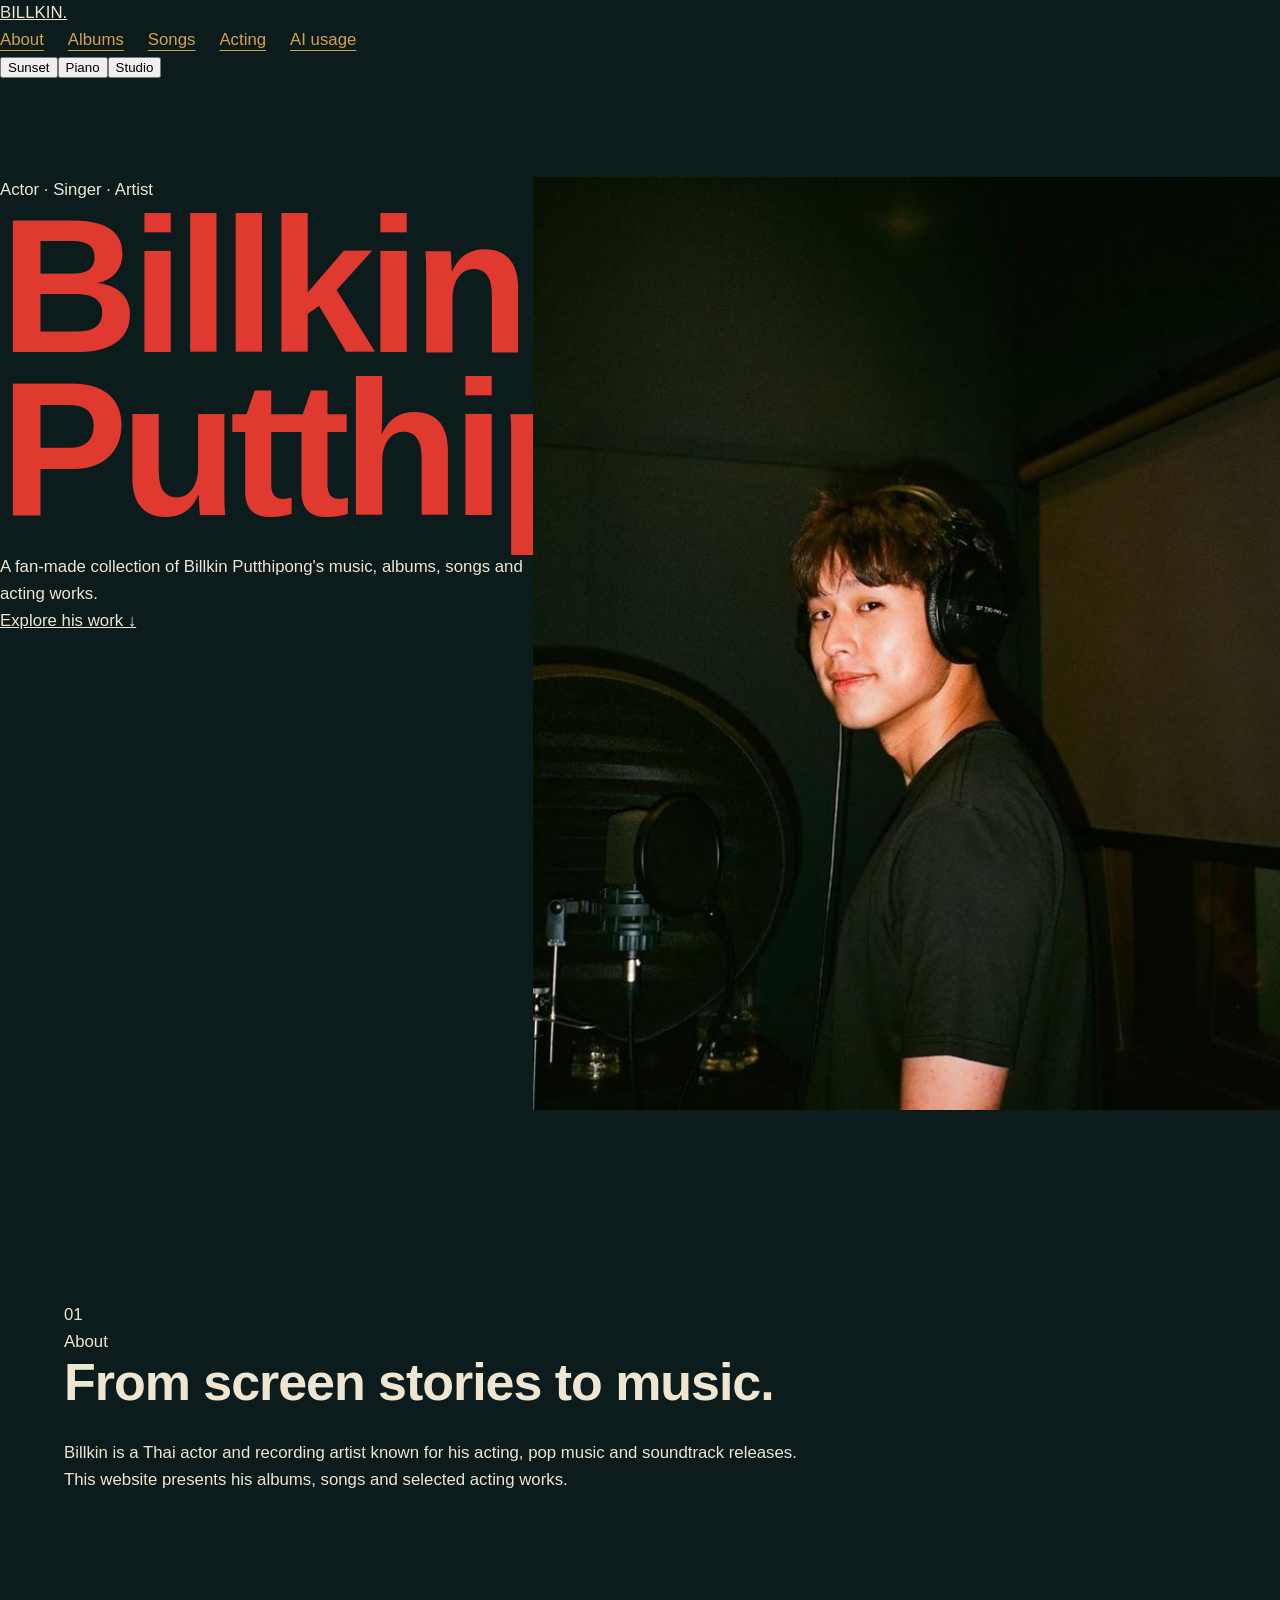
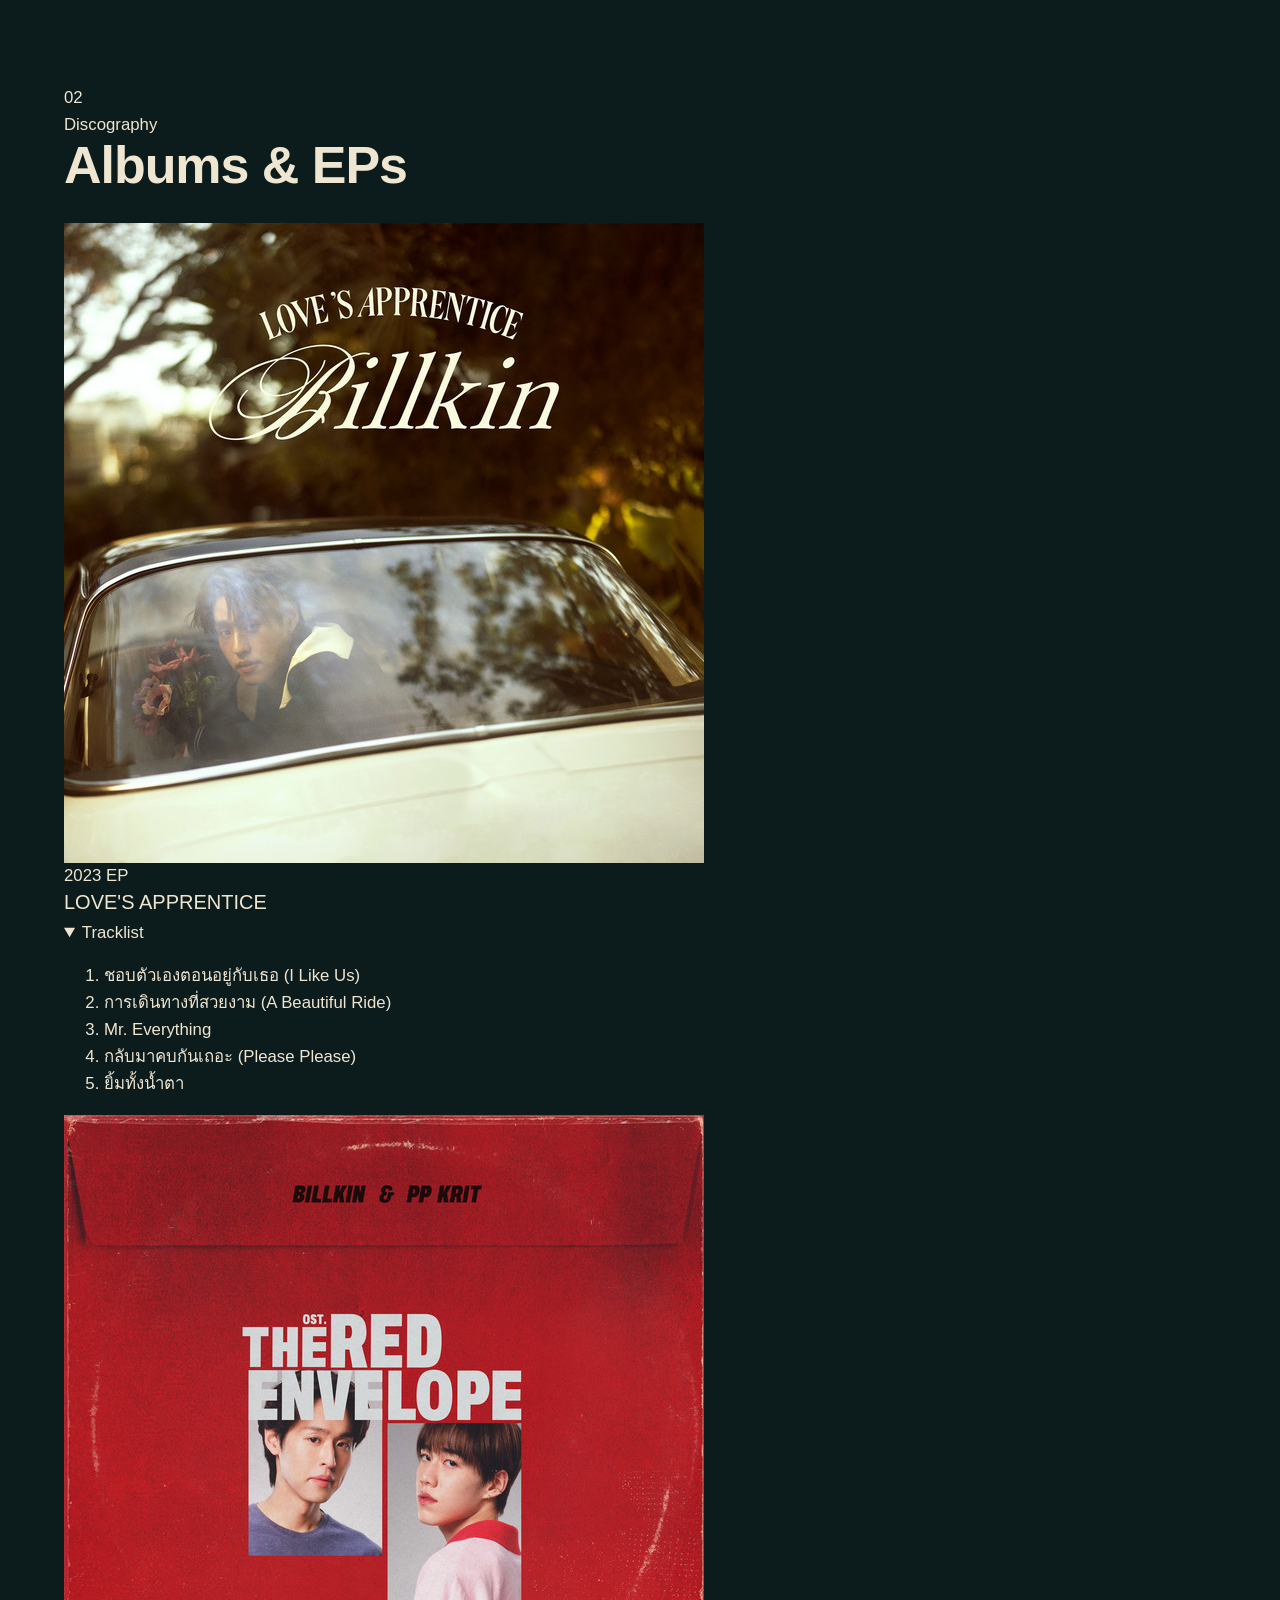
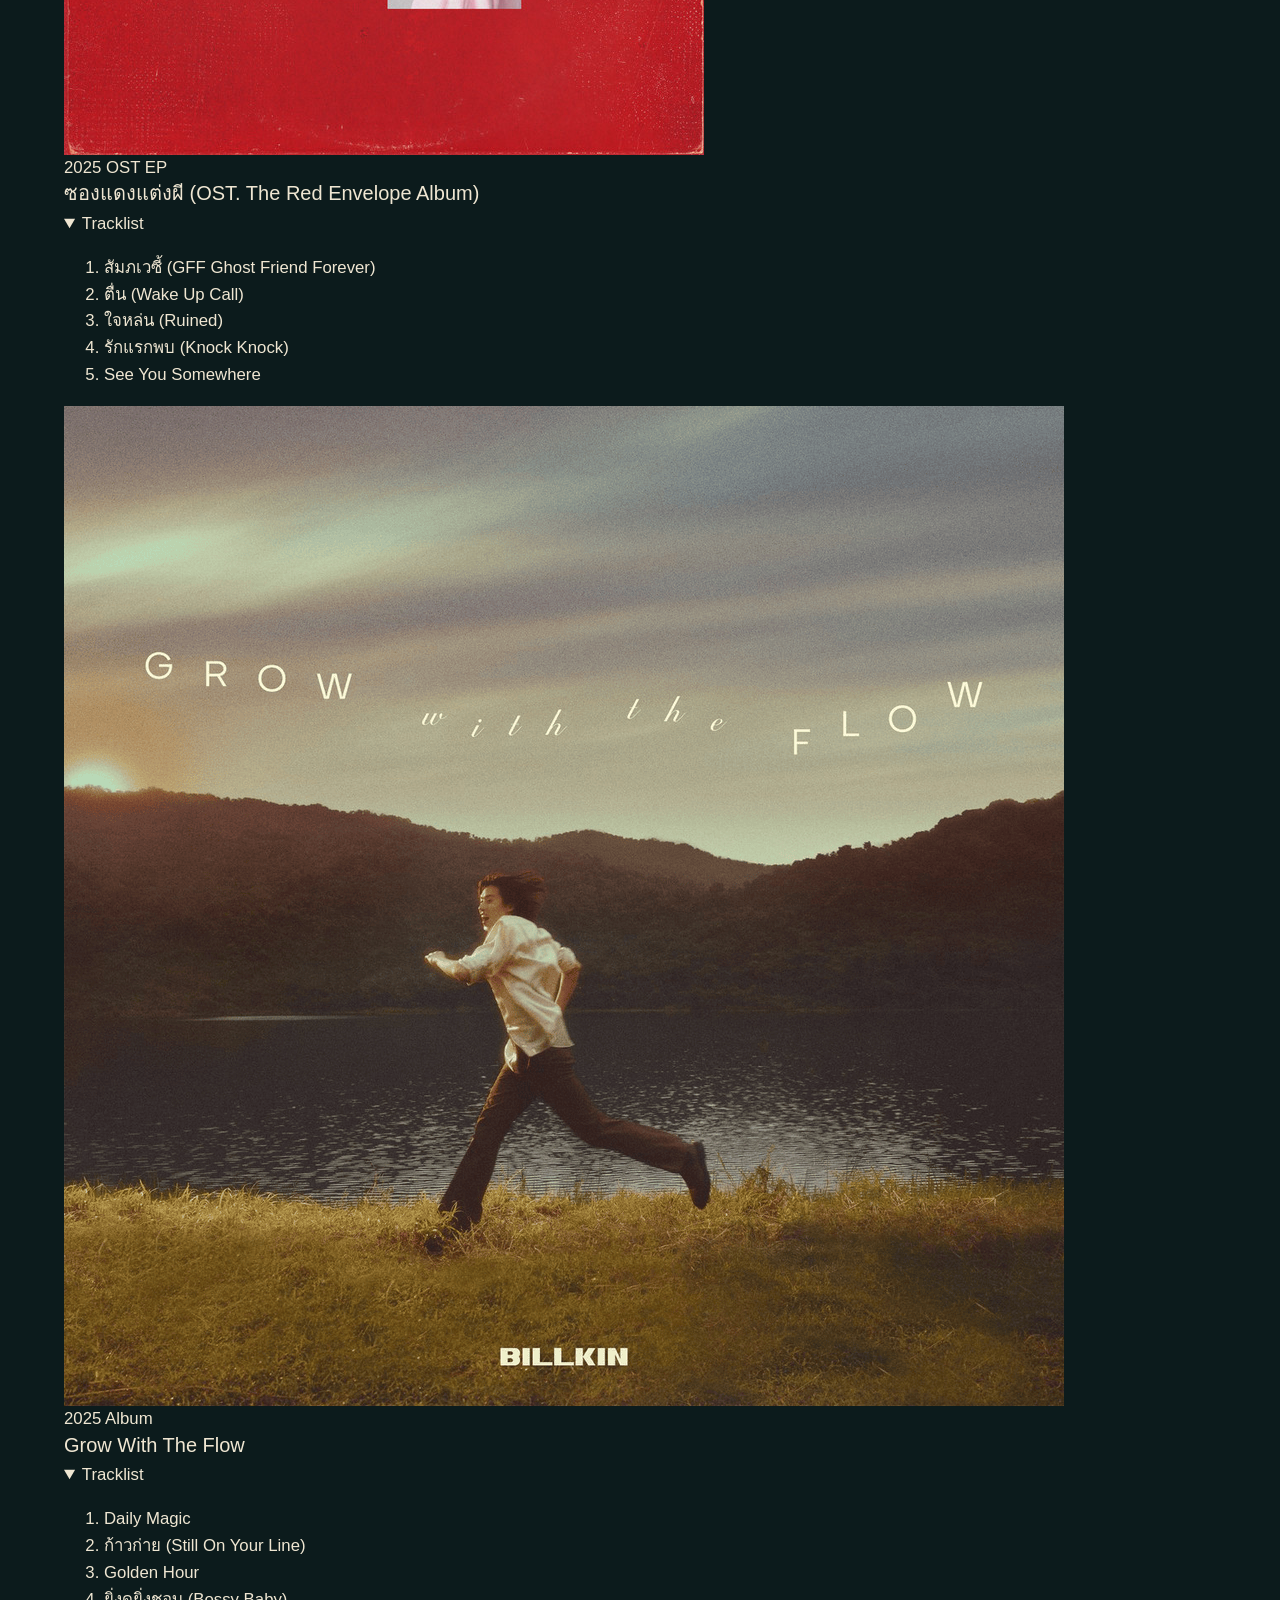
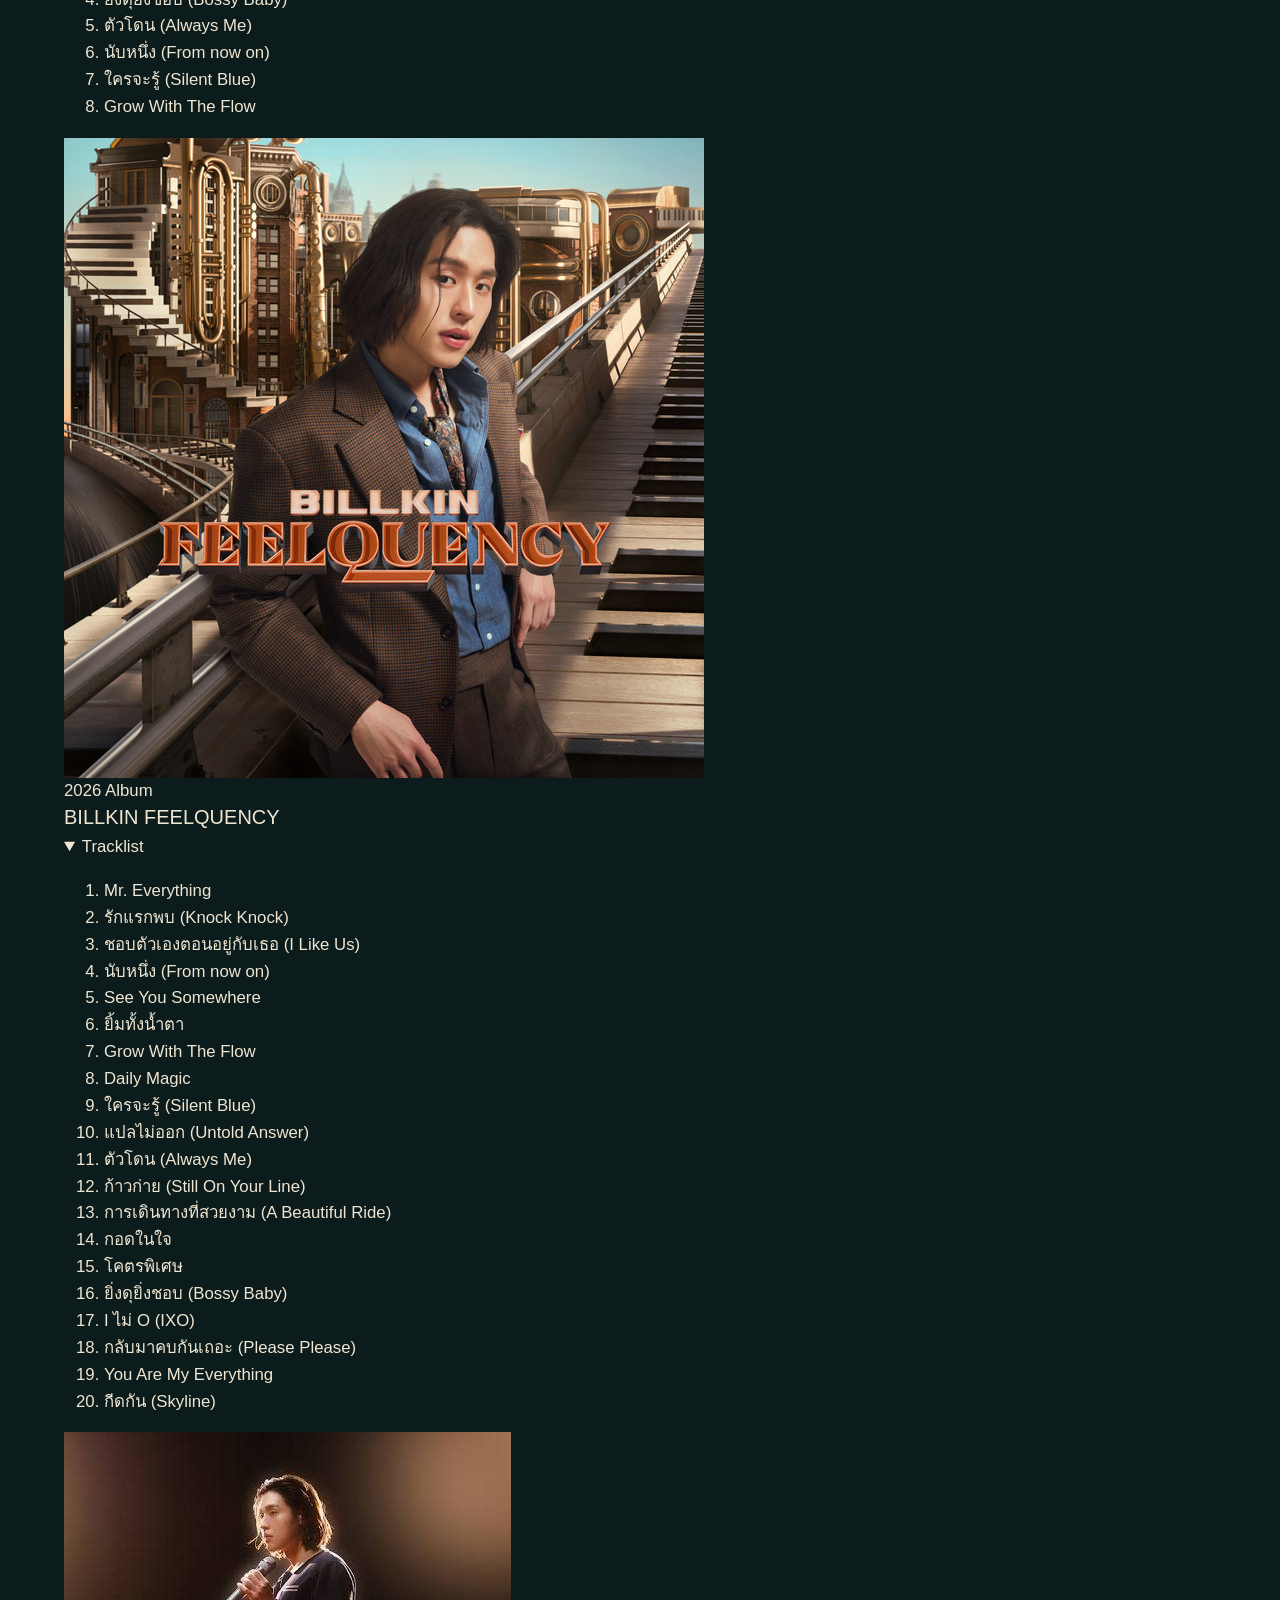
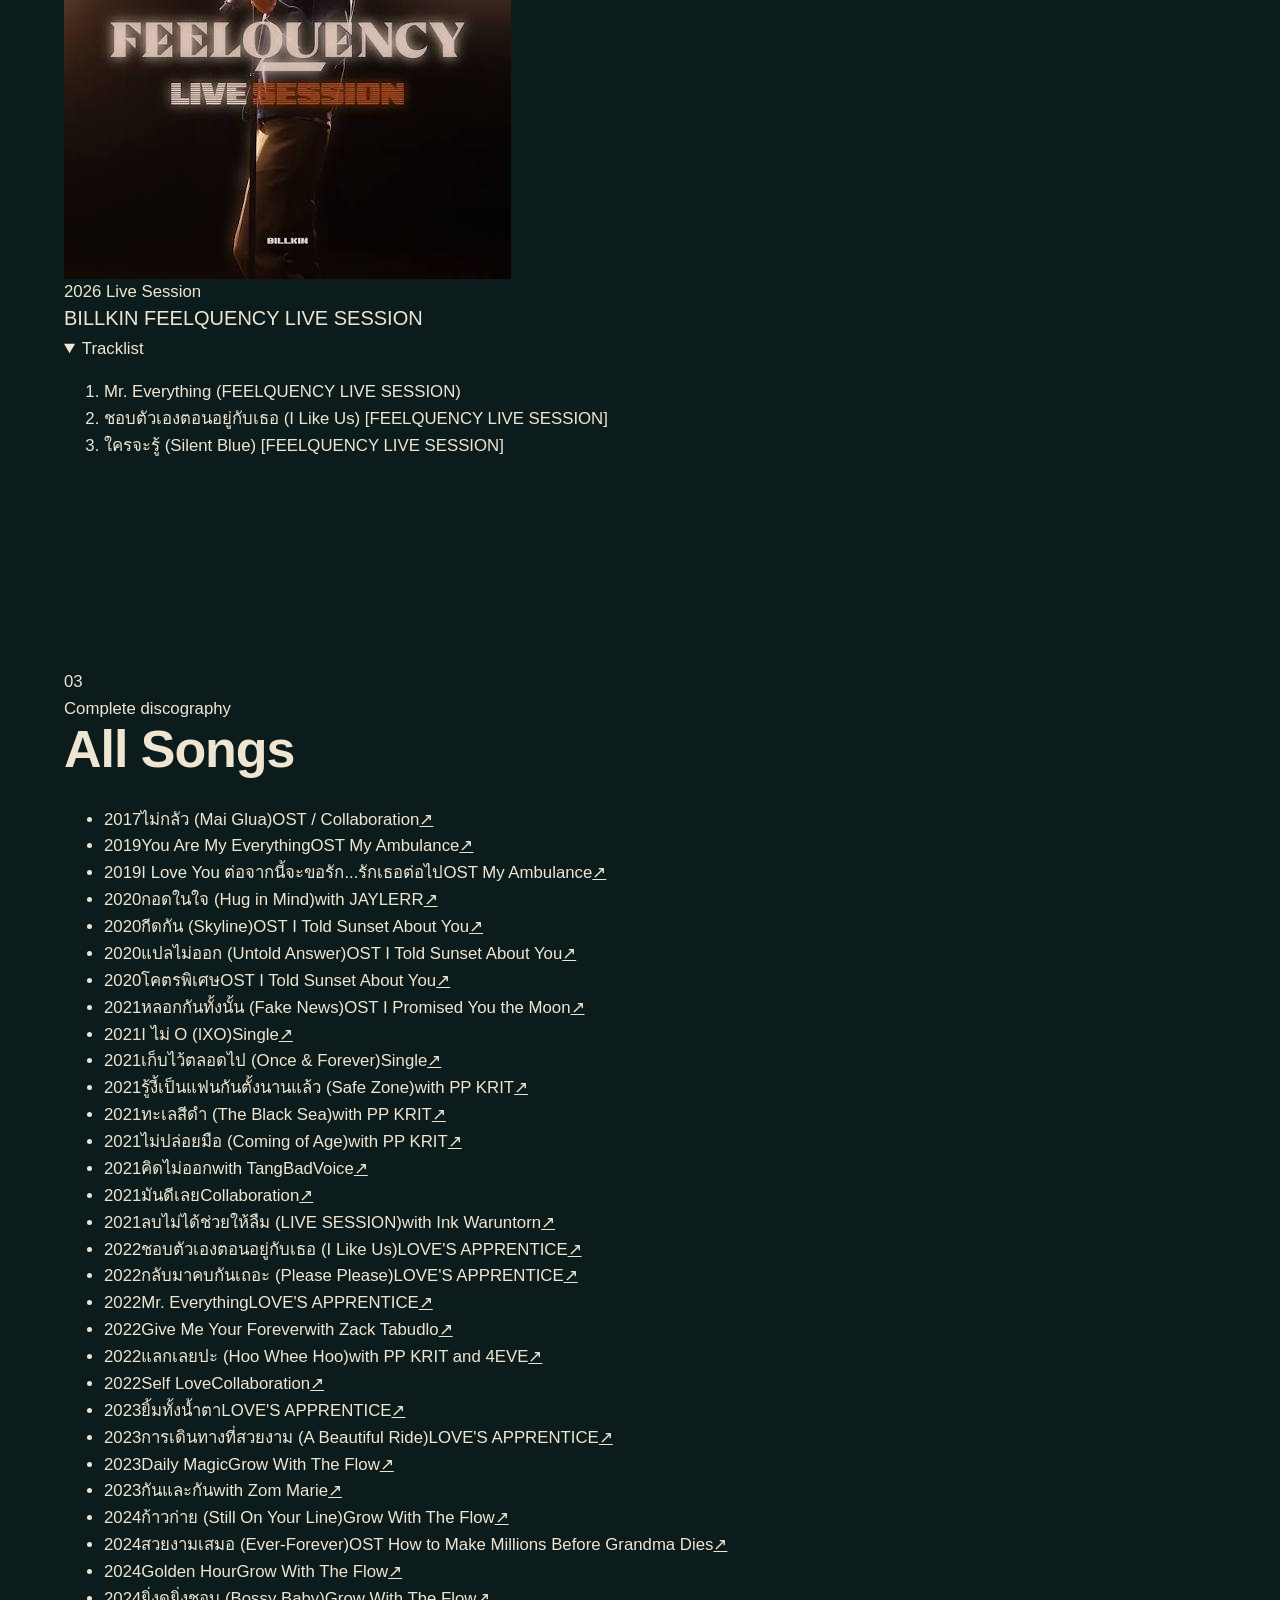
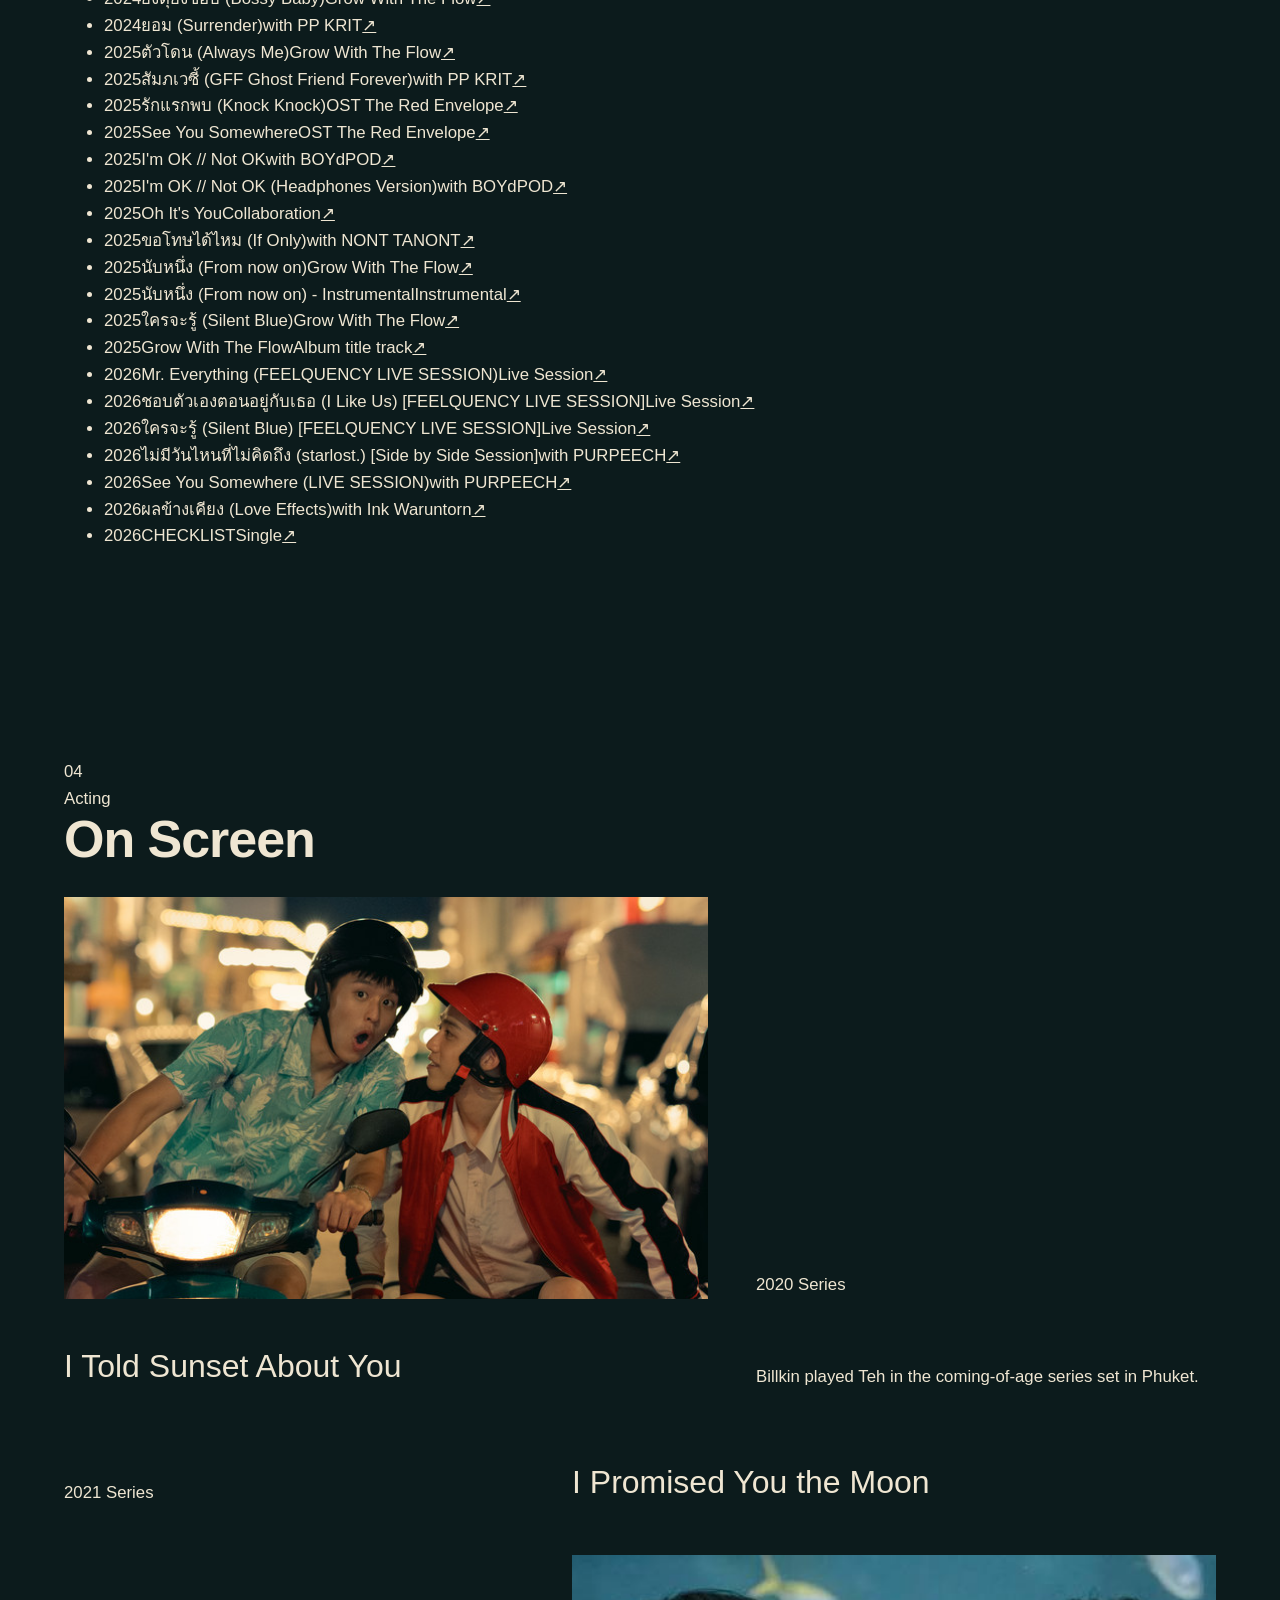
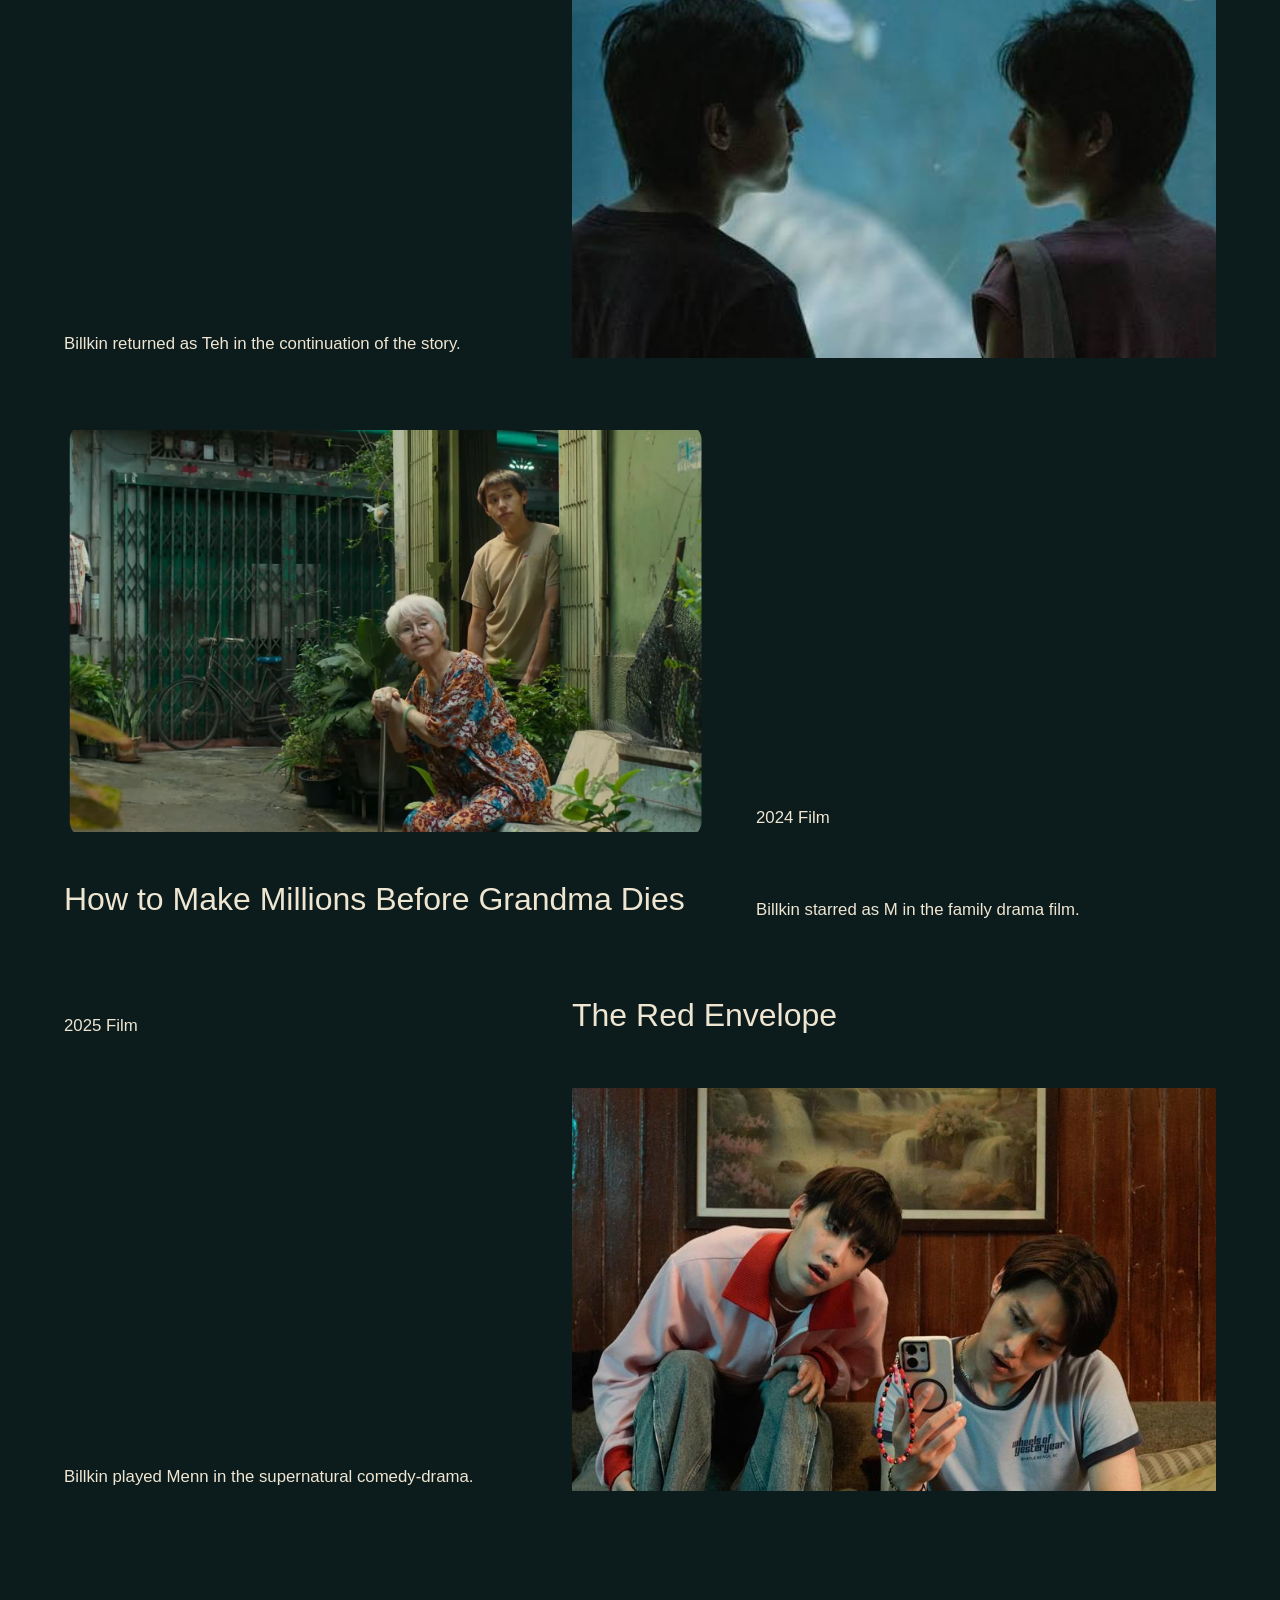
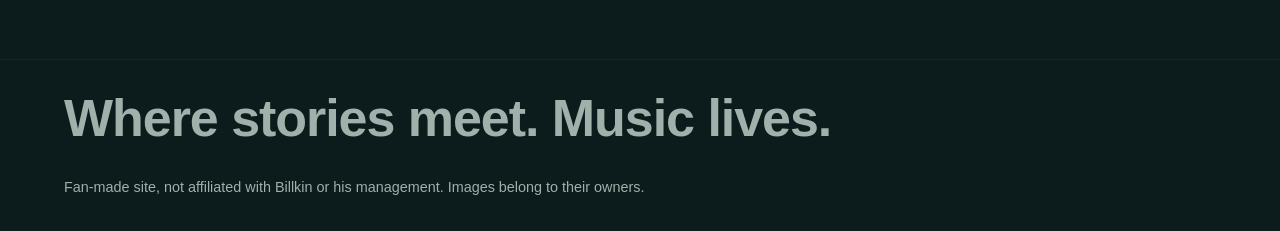
==== commit ec5e6db1: "Fix AI Usage" ====
--- a/billkin-site/docs/index.html
+++ b/billkin-site/docs/index.html
@@ -11,7 +11,7 @@
 <body>
 <header class="bar">
   <a class="logo" href="#home">BILLKIN.</a>
-  <nav><a href="#about">About</a><a href="#albums">Albums</a><a href="#music">Songs</a><a href="#acting">Acting</a></nav>
+  <nav><a href="#about">About</a><a href="#albums">Albums</a><a href="#music">Songs</a><a href="#acting">Acting</a><a href="#ai">AI usage</a></nav>
   <div class="themes" role="group" aria-label="Theme">
     <button data-set="sunset">Sunset</button><button data-set="piano">Piano</button><button data-set="studio">Studio</button>
   </div>
